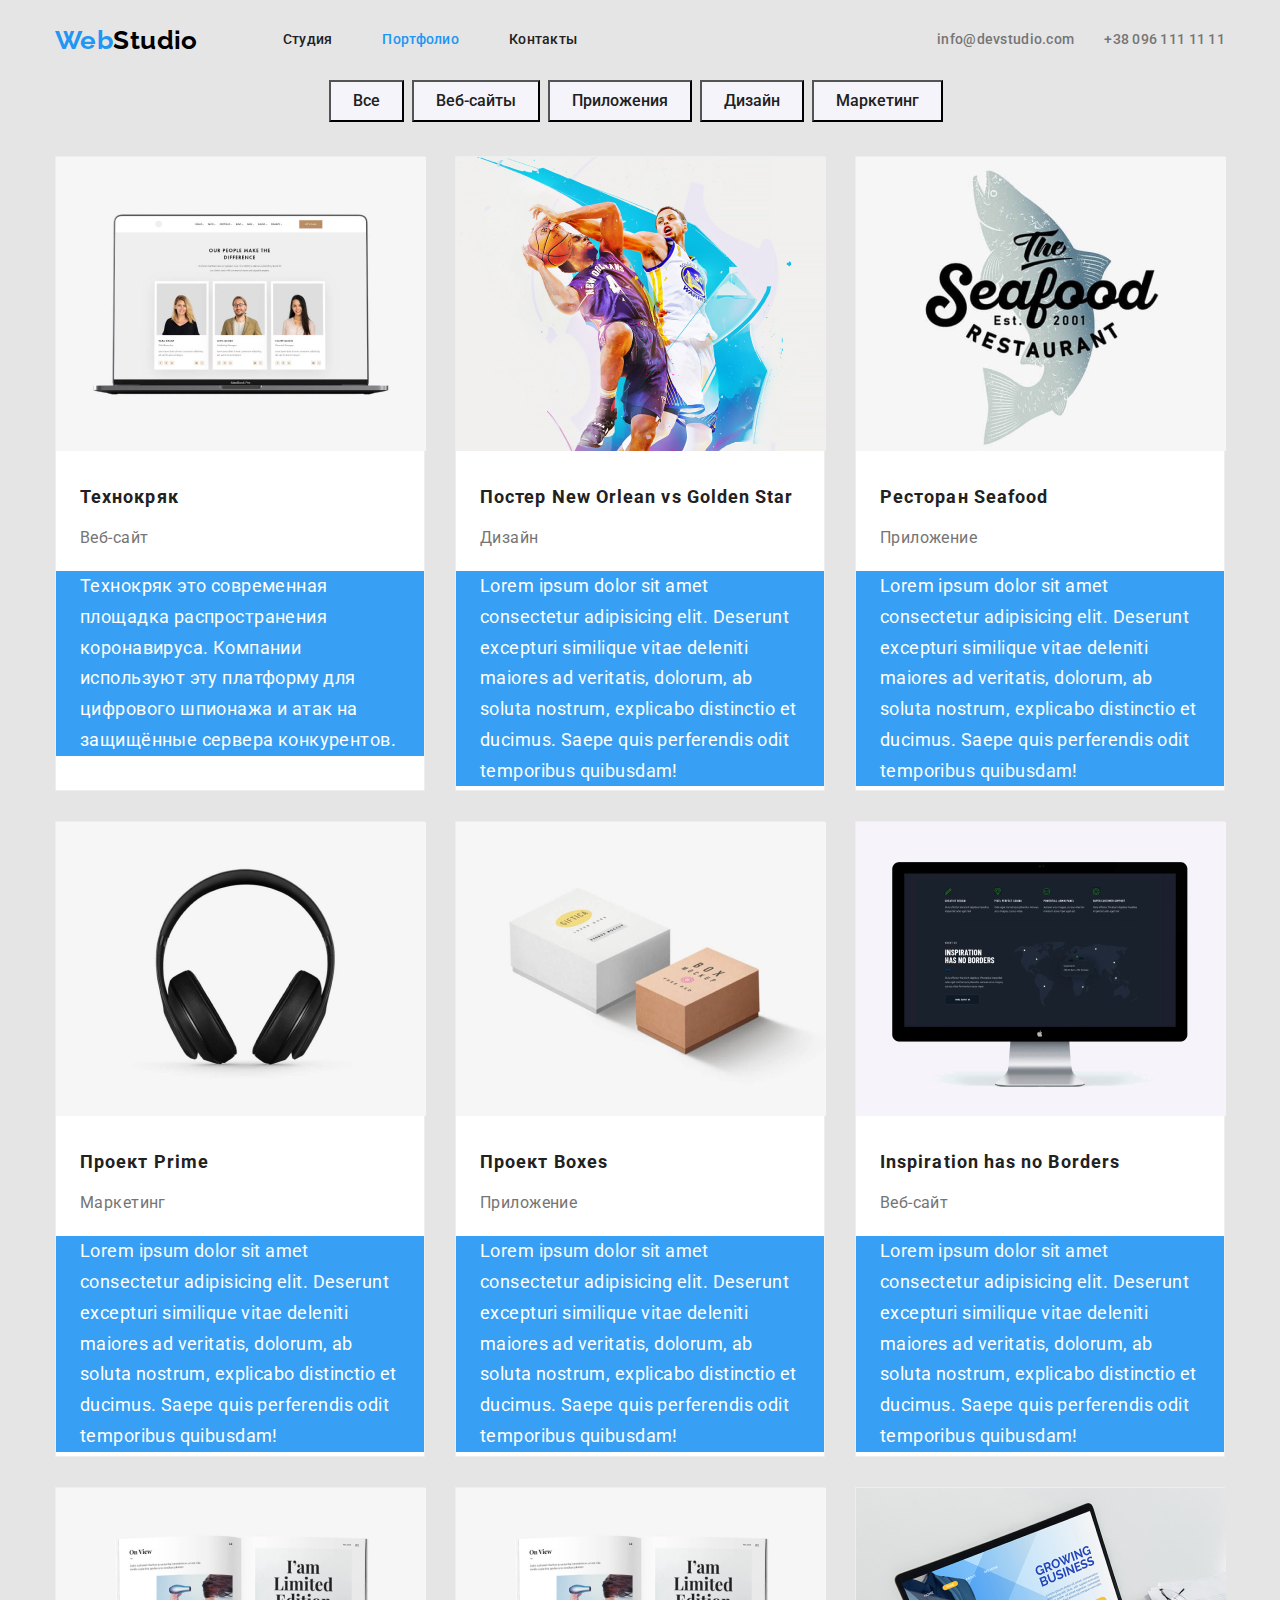
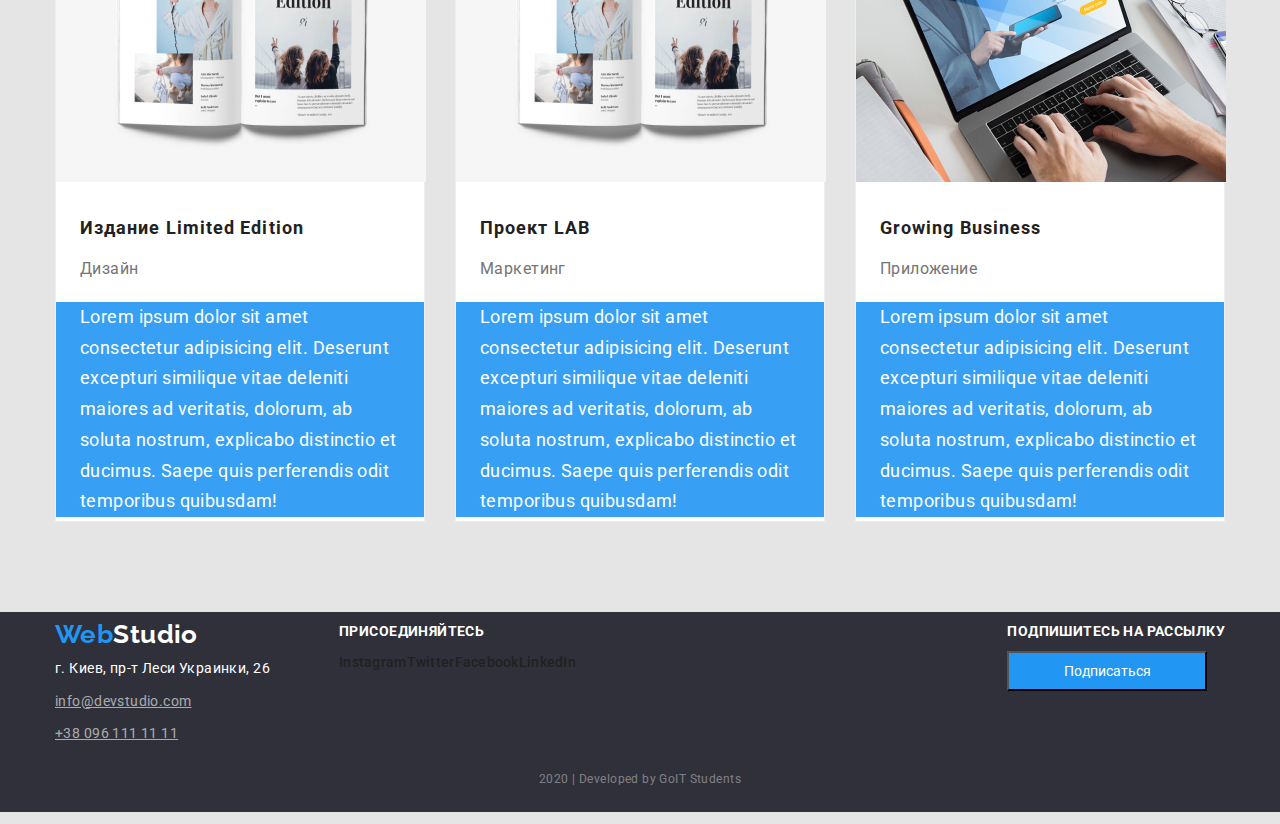
==== portfolio.html @ 5aa8a78c "отступ порьфолио" ====
<!DOCTYPE html>
<html lang="ru">
  <head>
    <meta charset="UTF-8" />
    <meta name="viewport" content="width=device-width, initial-scale=1.0" />
    <title>Домашка</title>
    <link
      href="https://fonts.googleapis.com/css2?family=Raleway:wght@700&family=Roboto:wght@400;500;700;900&display=swap"
      rel="stylesheet"
    />
    <link
      rel="stylesheet"
      href="https://cdnjs.cloudflare.com/ajax/libs/modern-normalize/0.6.0/modern-normalize.min.css"
    />
    <link rel="stylesheet" href="./css/styles.css" />
  </head>

  <body>
    <header class="heder">
      <div class="container main-nav">
        <a href="./index.html" lang="en" class="logo"
          ><span>Web</span><span class="logo-studio">Studio</span></a
        >
        <nav>
          <ul class="saite-nav list">
            <li class="item">
              <a href="./index.html" class="link">Студия</a>
            </li>
            <li class="item">
              <a href="#" class="link current">Портфолио</a>
            </li>
            <li class="item"><a href="#" class="link">Контакты</a></li>
          </ul>
        </nav>
        <address class="address">
          <a href="mailto:info@devstudio.com" class="contact link"
            >info@devstudio.com</a
          >
          <a href="tel:+380961111111" class="contact link">+38 096 111 11 11</a>
        </address>
      </div>
    </header>

    <main>
      <div class="container">
        <section class="portfolio">
          <div class="button-container">
            <button type="button" class="button">Все</button>
            <button type="button" class="button">Веб-сайты</button>
            <button type="button" class="button">Приложения</button>
            <button type="button" class="button">Дизайн</button>
            <button type="button" class="button">Маркетинг</button>
          </div>
          <ul class="list card">
            <li class="item">
              <div>
                <a href="#"
                  ><img src="./images/tehnokryak.jpg" alt="Программа" />
                  <h2 class="title">Технокряк</h2>

                  <p class="category">Веб-сайт</p>
                  <p class="description">
                    Технокряк это современная площадка распространения
                    коронавируса. Компании используют эту платформу для
                    цифрового шпионажа и атак на защищённые сервера конкурентов.
                  </p>
                </a>
              </div>
            </li>

            <li class="item">
              <a href="#"
                ><img src="./images/new-orlean.jpg" alt="баскедбол" />
                <h2 class="title">Постер New Orlean vs Golden Star</h2>
                <p class="category">Дизайн</p>
                <p class="description">
                  Lorem ipsum dolor sit amet consectetur adipisicing elit.
                  Deserunt excepturi similique vitae deleniti maiores ad
                  veritatis, dolorum, ab soluta nostrum, explicabo distinctio et
                  ducimus. Saepe quis perferendis odit temporibus quibusdam!
                </p>
              </a>
            </li>

            <li class="item">
              <a href="#"
                ><img src="./images/seafood.jpg" alt="Логотип ресторана" />
                <h2 class="title">Ресторан Seafood</h2>
                <p class="category">Приложение</p>
                <p class="description">
                  Lorem ipsum dolor sit amet consectetur adipisicing elit.
                  Deserunt excepturi similique vitae deleniti maiores ad
                  veritatis, dolorum, ab soluta nostrum, explicabo distinctio et
                  ducimus. Saepe quis perferendis odit temporibus quibusdam!
                </p>
              </a>
            </li>

            <li class="item">
              <a href="#"
                ><img src="./images/prime.jpg" alt="Наушники" />
                <h2 class="title">Проект Prime</h2>
                <p class="category">Маркетинг</p>
                <p class="description">
                  Lorem ipsum dolor sit amet consectetur adipisicing elit.
                  Deserunt excepturi similique vitae deleniti maiores ad
                  veritatis, dolorum, ab soluta nostrum, explicabo distinctio et
                  ducimus. Saepe quis perferendis odit temporibus quibusdam!
                </p>
              </a>
            </li>

            <li class="item">
              <a href="#"
                ><img src="./images/boxes.jpg" alt="Коробки" />
                <h2 class="title">Проект Boxes</h2>
                <p class="category">Приложение</p>
                <p class="description">
                  Lorem ipsum dolor sit amet consectetur adipisicing elit.
                  Deserunt excepturi similique vitae deleniti maiores ad
                  veritatis, dolorum, ab soluta nostrum, explicabo distinctio et
                  ducimus. Saepe quis perferendis odit temporibus quibusdam!
                </p>
              </a>
            </li>

            <li class="item">
              <a href="#"
                ><img src="./images/inspiration.jpg" alt="Монитор" />
                <h2 class="title">Inspiration has no Borders</h2>
                <p class="category">Веб-сайт</p>
                <p class="description">
                  Lorem ipsum dolor sit amet consectetur adipisicing elit.
                  Deserunt excepturi similique vitae deleniti maiores ad
                  veritatis, dolorum, ab soluta nostrum, explicabo distinctio et
                  ducimus. Saepe quis perferendis odit temporibus quibusdam!
                </p></a
              >
            </li>

            <li class="item">
              <a href="#"
                ><img src="./images/edition.jpg" alt="Журнал" />
                <h2 class="title">Издание Limited Edition</h2>
                <p class="category">Дизайн</p>
                <p class="description">
                  Lorem ipsum dolor sit amet consectetur adipisicing elit.
                  Deserunt excepturi similique vitae deleniti maiores ad
                  veritatis, dolorum, ab soluta nostrum, explicabo distinctio et
                  ducimus. Saepe quis perferendis odit temporibus quibusdam!
                </p>
              </a>
            </li>

            <li class="item">
              <a href="#"
                ><img src="./images/edition.jpg" alt="Брелок" />
                <h2 class="title">Проект LAB</h2>
                <p class="category">Маркетинг</p>
                <p class="description">
                  Lorem ipsum dolor sit amet consectetur adipisicing elit.
                  Deserunt excepturi similique vitae deleniti maiores ad
                  veritatis, dolorum, ab soluta nostrum, explicabo distinctio et
                  ducimus. Saepe quis perferendis odit temporibus quibusdam!
                </p>
              </a>
            </li>

            <li class="item">
              <a href="#"
                ><img src="./images/growing.jpg" alt="Ноутбук" />
                <h2 class="title">Growing Business</h2>
                <p class="category">Приложение</p>
                <p class="description">
                  Lorem ipsum dolor sit amet consectetur adipisicing elit.
                  Deserunt excepturi similique vitae deleniti maiores ad
                  veritatis, dolorum, ab soluta nostrum, explicabo distinctio et
                  ducimus. Saepe quis perferendis odit temporibus quibusdam!
                </p></a
              >
            </li>
          </ul>
        </section>
      </div>
    </main>

    <footer class="footer">
      <div class="container container-footer">
        <div class="item address-logo">
          <a href="#" lang="en" class="logo"
            ><span>Web</span><span class="logo-footer">Studio</span></a
          >
          <address class="address-footer">
            г. Киев, пр-т Леси Украинки, 26
            <a href="mailto:info@devstudio.com" class="contact-footer"
              >info@devstudio.com</a
            >
            <a href="tel:+380961111111" class="contact-footer"
              >+38 096 111 11 11</a
            >
          </address>
        </div>

        <div class="item">
          <h2 class="text-style">присоединяйтесь</h2>
          <ul class="list icon-footer">
            <li>
              <a href="#" aria-label="Ссылка на Instagram" class="link"
                >Instagram</a
              >
            </li>
            <li>
              <a href="#" aria-label="Ссылка на Twitter" class="link"
                >Twitter</a
              >
            </li>
            <li>
              <a href="#" aria-label="Ссылка на Facebook" class="link"
                >Facebook</a
              >
            </li>
            <li>
              <a href="#" aria-label="Ссылка на LinkedIn" class="link"
                >LinkedIn</a
              >
            </li>
          </ul>
        </div>

        <div class="item button-subs">
          <h2 class="text-style">Подпишитесь на рассылку</h2>
          <button type="button" class="button-footer">Подписаться</button>
        </div>
      </div>
      <div class="container">
        <p class="developed">2020 | Developed by GoIT Students</p>
      </div>
    </footer>
  </body>
</html>
---- css/styles.css ----
/* основной цвет текста   #757575 */
/* вторичний цвет текста  #212121 */
/* основной цвет заливки  #E5E5E5 */
/* вторичний цвет заливки #F5F4FA */
/* белий (different) #FFFFFF */
/* акцент #2196F3 */
/* фон подписи изображения rgba(47, 48, 58, 0.8) */
/* фон футера #2F303A */
/* вторичний цвет текста футера rgba(255, 255, 255, 0.6) */
/* подпись страницы rgba(255, 255, 255, 0.4) */
:root {
  --logo-web-color: #2196f3;
  --logo-studio-color: #000000;
  --nav-bg-color: #ffffff;
  --logo-footer-color: #ffffff;
  --primary-text-color: #757575;
  --title-text-color: #212121;
  --accent-color: #2196f3;
  --different-text-color: #ffffff;
  --primary-bg-color: #e5e5e5;
  --different-bg-color: #f5f4fa;
  --image-bg-color: rgba(47, 48, 58, 0.8);
  --footer-bg-color: #2f303a;
  --accent-bg-color: #2196f3;
  --card-bg-color: #ffffff;
}
body {
  background-color: var(--primary-bg-color);
  color: var(--primary-text-color);
  font-family: Roboto, sans-serif;
  font-size: 14px;
  line-height: 1.71;
  letter-spacing: 0.03em;
}

.container {
  margin-left: auto;
  margin-right: auto;
  width: 1200px;
  padding-left: 15px;
  padding-right: 15px;
}

.list {
  margin: 0;
  padding: 0;
  list-style: none;
}
.title {
  color: var(--title-text-color);
}
.section-title {
  font-weight: 700;
  font-size: 36px;
  line-height: 1.17;
  text-align: center;
}

.text-style {
  font-weight: 700;
  font-size: 14px;
  line-height: 1.14;
  text-transform: uppercase;
}

/* шапка сайта */
.header {
  background-color: var(--nav-bg-color);
  padding-top: 24px;
}
.main-nav {
  display: flex;
  align-items: center;
}

.logo {
  color: var(--logo-web-color);
  font-family: Raleway, sans-serif;
  font-weight: 700;
  font-size: 26px;
  text-decoration: none;
}
.logo-studio {
  color: var(--logo-studio-color);
}

.saite-nav {
  display: flex;
  margin-left: 85px;
}
.saite-nav .item + .item {
  margin-left: 50px;
}

.saite-nav .link {
  display: block;
  padding-top: 32px;
  padding-bottom: 32px;
}

.link {
  color: var(--title-text-color);
  font-weight: 500;
  font-size: 14px;
  line-height: 1.14;
  letter-spacing: 0.02em;
  text-decoration: none;
}
.current {
  color: var(--accent-color);
}
.link:hover,
.link:focus {
  color: var(--accent-color);
}
.address {
  display: flex;
  margin-left: auto;
}

.address .contact + .contact {
  margin-left: 30px;
}
.contact {
  display: block;
  padding-top: 32px;
  padding-bottom: 32px;

  color: var(--primary-text-color);

  font-style: normal;
  font-weight: 500;
  font-size: 14px;
  line-height: 1.14;
  text-decoration: none;
}

/* hero  */
.hero {
  text-align: center;
  margin-bottom: 94px;
}
.hero-title {
  margin-top: 0;
  margin-bottom: 30px;

  color: var(--different-text-color);

  font-weight: 900;
  font-size: 44px;
  line-height: 1.36;
  letter-spacing: 0.06em;
  text-transform: uppercase;
}

.button-hero {
  display: inline-block;
  border-radius: 4px;
  padding: 10px 32px;
  min-width: 200px;

  color: var(--different-text-color);
  background-color: var(--accent-bg-color);
  font-weight: 700;
  font-size: 16px;
  line-height: 1.88;
  letter-spacing: 0.06em;
  text-decoration: none;
}

/* задачи */
.task-section {
  margin-bottom: 94px;
}
.task {
  display: flex;
  flex-wrap: wrap;
}
.task .item {
  width: calc((100% - 90px) / 4);
  margin-right: 30px;
}
.task .item:nth-child(4n) {
  margin-right: 0px;
}
.task-icon {
  margin-top: 0px;
  margin-bottom: 30px;
  padding: 25px 100px;
  background-color: var(--different-bg-color);
}
.task .title {
  margin-top: 0px;
  margin-bottom: 10px;
}
.task-description {
  margin-top: 0px;
  margin-bottom: 0px;
}

/*  чем занимаемся */
.trend {
  margin-bottom: 94px;
}
.trend .title {
  margin-top: 0px;
  margin-bottom: 50px;
}

.trend-container {
  display: flex;
}

.trend-container .item {
  width: calc((100% - 60px) / 3);
  margin-right: 30px;
}

.trend-container .item:nth-child(3n) {
  margin-right: 0px;
}

.trend .text-style {
  margin-top: 0px;
  margin-bottom: 0px;
  color: var(--different-text-color);
  background-color: var(--image-bg-color);
  text-align: center;
}

/* Команда */
.team {
  margin-bottom: 94px;
  background-color: var(--different-bg-color);
}
.team .section-title {
  margin: 0;
  padding-top: 94px;
  padding-bottom: 50px;
}
.team-container {
  display: flex;
}
.expert {
  width: calc((100% - 60px) / 4);
  margin-right: 30px;
  background-color: var(--nav-bg-color);
}
.expert:nth-child(4n) {
  margin-right: 0px;
}
.name {
  margin-top: 30px;
  margin-bottom: 10px;
  font-weight: 500;
  font-size: 16px;
  line-height: 1.19;
  text-align: center;
}
.position {
  margin-top: 0px;
  margin-bottom: 16px;

  font-size: 16px;
  line-height: 1.19;
  text-align: center;
}
.team-icon {
  display: flex;
  flex-wrap: wrap;
  margin-right: 10px;
}
.team-icon .item {
  margin-right: 10px;
}
/* Клиенты */
.partners {
  margin-bottom: 94px;
}
.partners .section-title {
  margin-top: 0px;
  margin-bottom: 50px;
}
.partners-container {
  display: flex;
  flex-wrap: wrap;
}

.icon {
  display: block;
  width: 170px;
}
.partners-container .item {
  width: calc((100% - 150px) / 6);
  margin-right: 30px;
}

.partners-container .item:nth-child(6n) {
  margin-right: 0px;
}
.icon:hover,
.icon:focus {
  background-color: #2196f3;
}
/* Футер */
.footer {
  color: var(--different-text-color);
  background-color: var(--footer-bg-color);
}
.container-footer {
  display: flex;
}
.logo-footer {
  margin-bottom: 8px;
  color: var(--logo-footer-color);
}
.address-logo {
  margin-right: 69px;
}
.address-footer {
  font-style: normal;
}
.contact-footer {
  margin-top: 9px;
  margin-bottom: 9px;
  display: block;
  color: rgba(255, 255, 255, 0.6);
}
.icon-footer {
  display: flex;
}
.button-subs {
  margin-left: auto;
}
.button-footer {
  display: inline-block;
  padding: 10px 29px;
  min-width: 200px;
  color: var(--different-text-color);
  background-color: var(--accent-bg-color);
  text-decoration: none;
}

/* 2020 | Developed by GoIT Students */
.developed {
  display: block;
  margin-left: auto;
  margin-right: auto;
  padding-bottom: 21px;
  width: 310px;

  color: rgba(255, 255, 255, 0.4);
  font-size: 12px;
  line-height: 2;
  text-align: center;
}
/* Портфолио */
.button-container {
  display: flex;
  justify-content: center;
  margin-bottom: 34px;
}

.button {
  margin-right: 8px;
  padding: 6px 22px;
  color: var(--title-text-color);
  background-color: var(--different-bg-color);
  font-family: inherit;
  font-style: normal;
  font-weight: 500;
  font-size: 16px;
  line-height: 1.63;
}
.button:hover,
.button:focus {
  color: var(--different-text-color);
  background-color: var(--accent-bg-color);
}
.card {
  display: flex;
  flex-wrap: wrap;
  margin-bottom: 90px;
}

.card .item {
  width: calc((100% - 60px) / 3);
  margin-right: 30px;
  margin-bottom: 30px;
  border: 1px solid #eeeeee;
  background-color: var(--card-bg-color);
}

.card .item:nth-child(3n) {
  margin-right: 0px;
}
.card .item:nth-last-child(-n + 3) {
  margin-bottom: 0;
}

.portfolio a {
  text-decoration: none;
}

.portfolio .title {
  margin-top: 20px;
  margin-bottom: 8px;
  padding-left: 24px;
  padding-right: 24px;
  font-weight: 700;
  font-size: 18px;
  line-height: 2;
  letter-spacing: 0.06em;
}

.description {
  margin-bottom: 4px;
  padding-left: 24px;
  padding-right: 24px;
  color: var(--different-text-color);
  background-color: rgba(33, 150, 243, 0.9);
  font-size: 18px;
}
.category {
  margin-top: auto;
  padding-left: 24px;
  padding-right: 24px;
  color: var(--primary-text-color);
  font-size: 16px;
  line-height: 1.88;
}
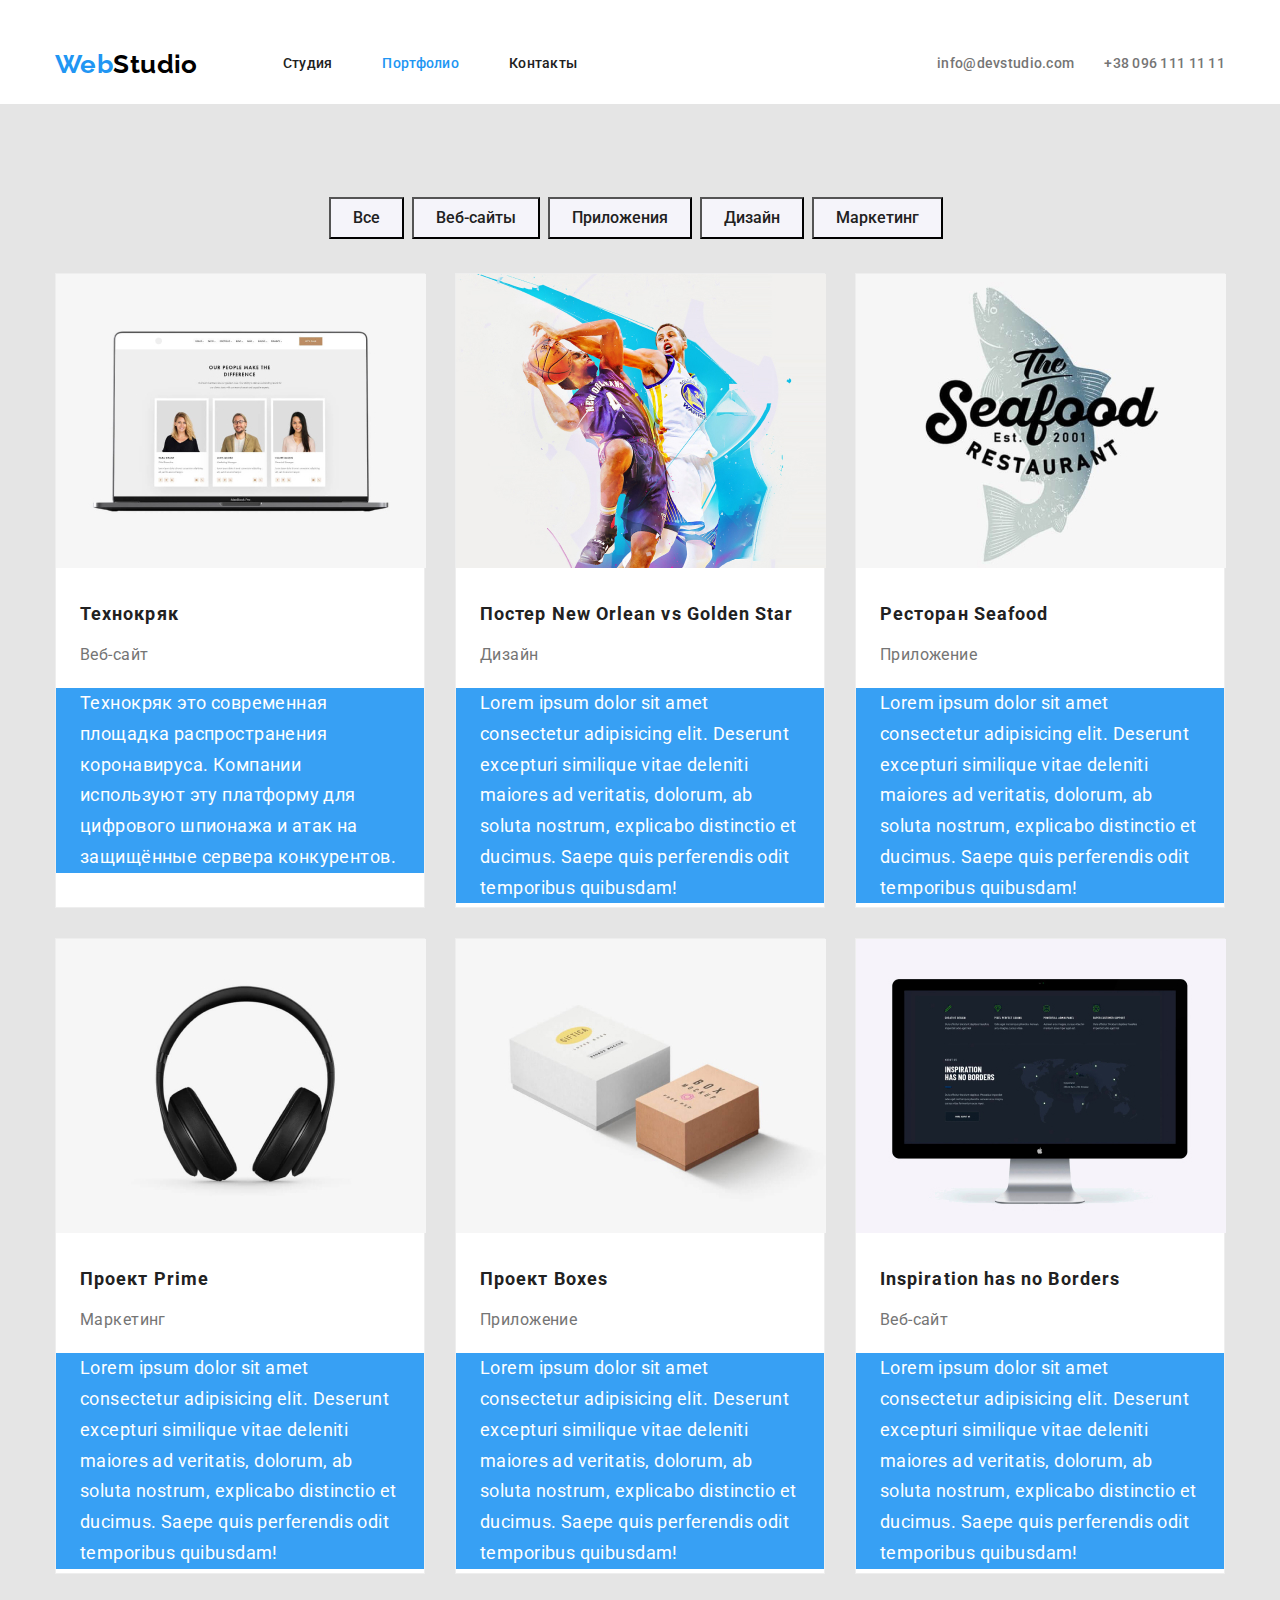
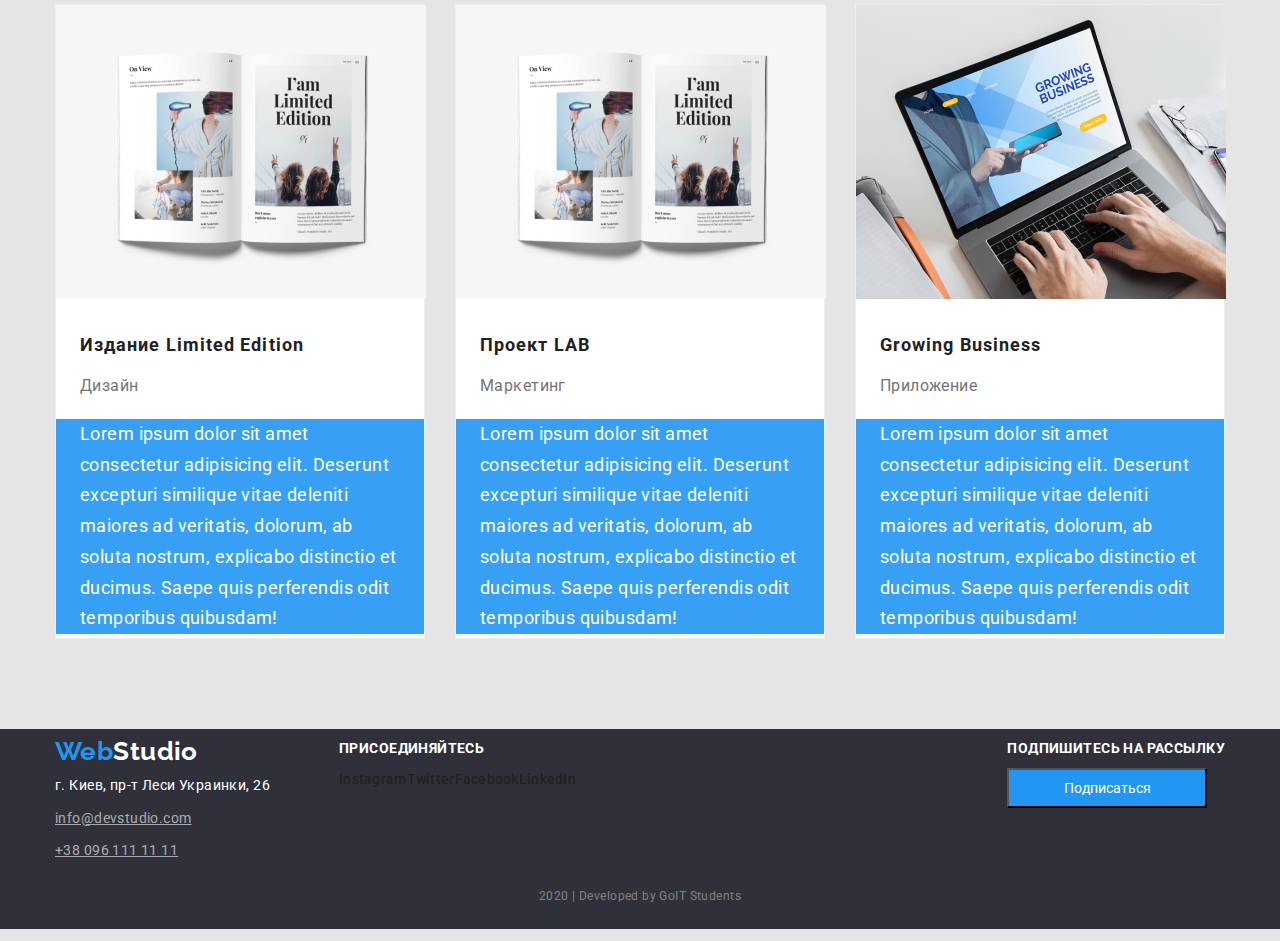
==== commit 888281d9: "отступ сверху" ====
--- a/portfolio.html
+++ b/portfolio.html
@@ -16,7 +16,7 @@
   </head>
 
   <body>
-    <header class="heder">
+    <header class="header">
       <div class="container main-nav">
         <a href="./index.html" lang="en" class="logo"
           ><span>Web</span><span class="logo-studio">Studio</span></a
--- a/css/styles.css
+++ b/css/styles.css
@@ -358,6 +358,7 @@
 .button-container {
   display: flex;
   justify-content: center;
+  margin-top: 93px;
   margin-bottom: 34px;
 }
 
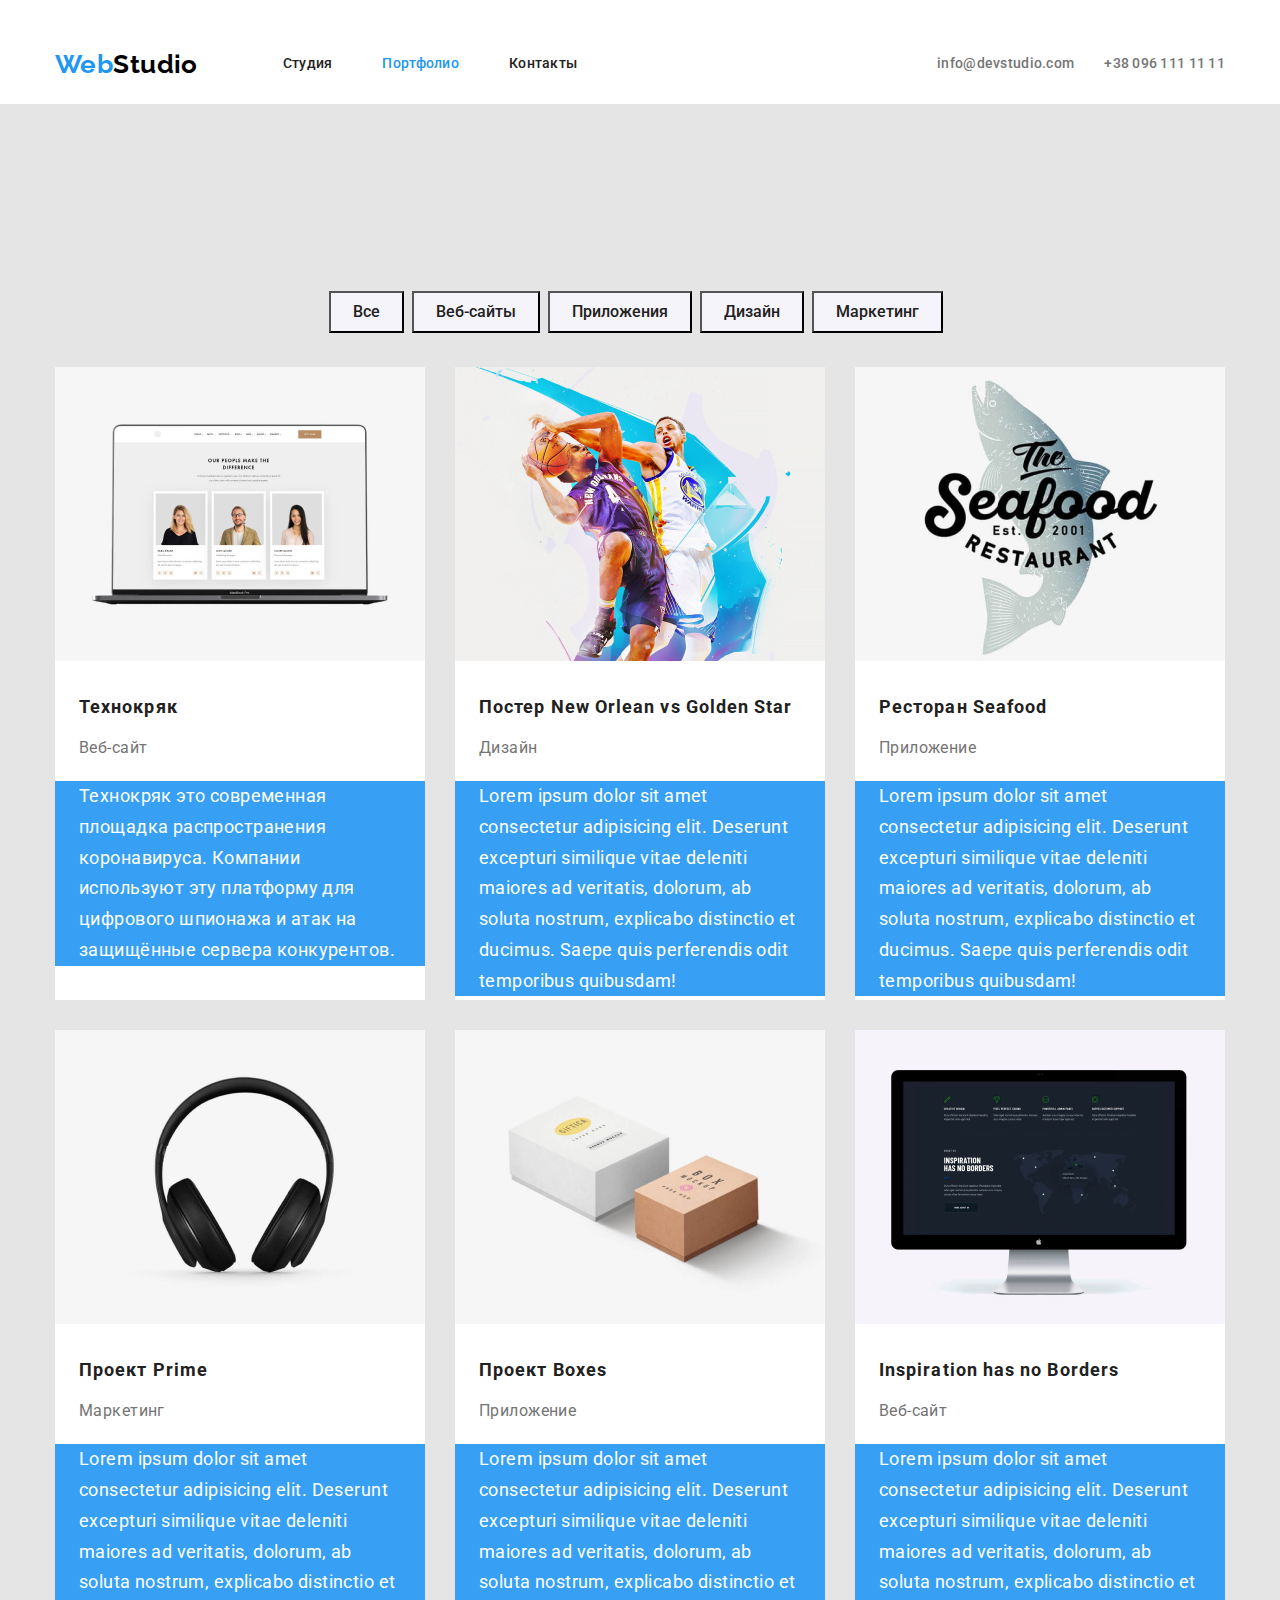
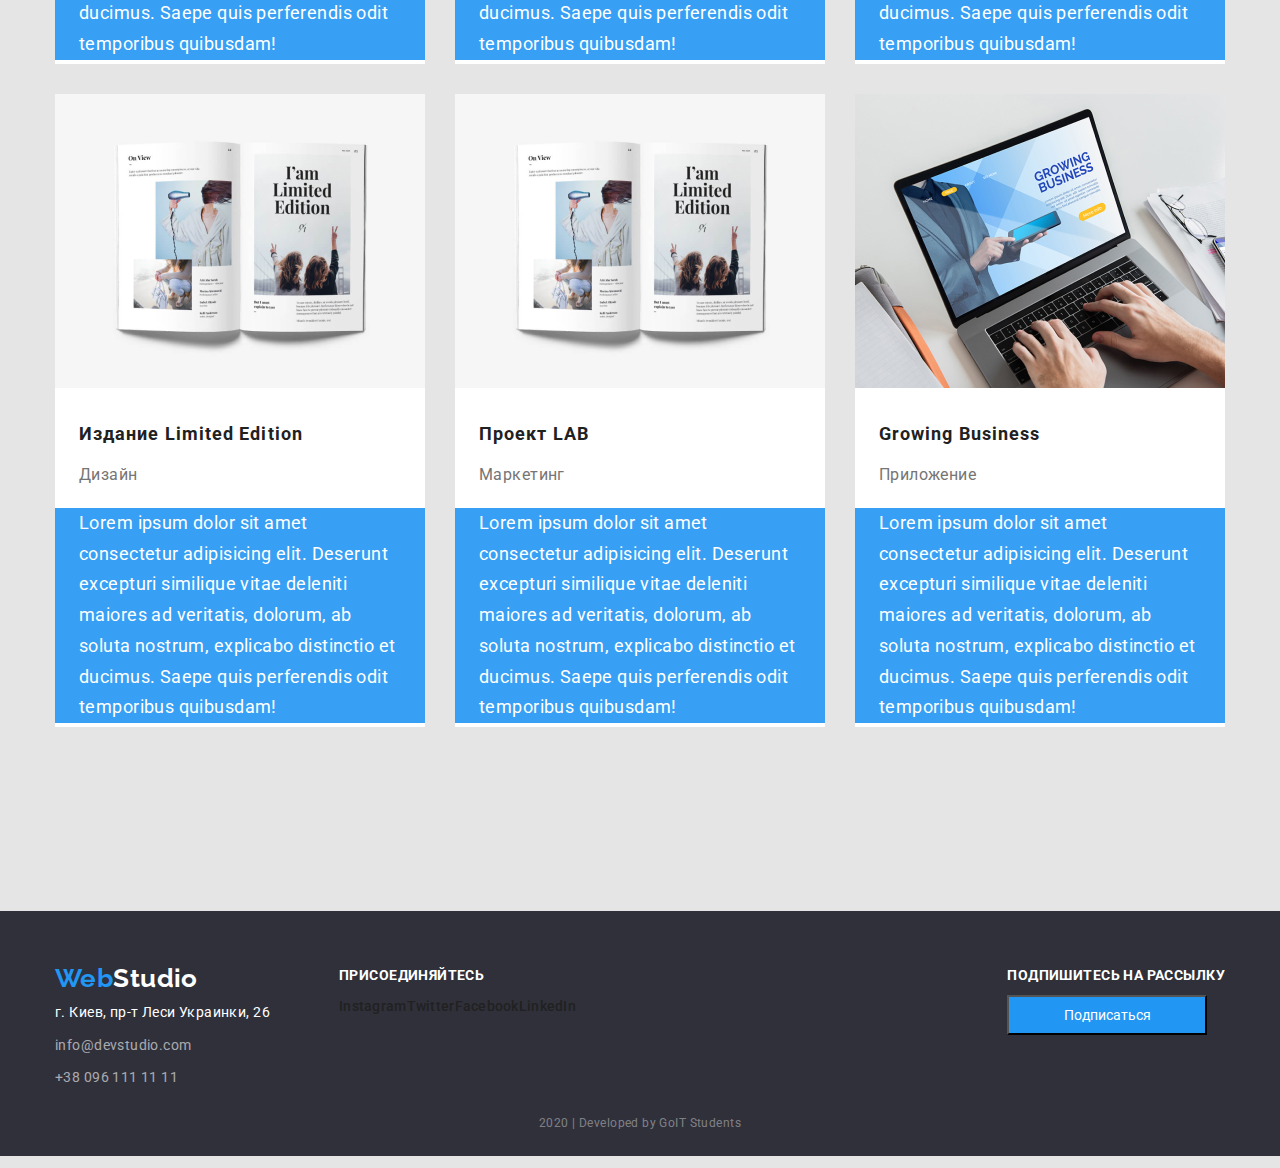
==== commit 1108503e: "снимаем спецефичность+padding" ====
--- a/portfolio.html
+++ b/portfolio.html
@@ -42,17 +42,17 @@
     </header>
 
     <main>
-      <div class="container">
-        <section class="portfolio">
-          <div class="button-container">
+      <section class="portfolio">
+          <div class="container button-container">
             <button type="button" class="button">Все</button>
             <button type="button" class="button">Веб-сайты</button>
             <button type="button" class="button">Приложения</button>
             <button type="button" class="button">Дизайн</button>
             <button type="button" class="button">Маркетинг</button>
           </div>
+          <div class="container">
           <ul class="list card">
-            <li class="item">
+            <li class="card-item">
               <div>
                 <a href="#"
                   ><img src="./images/tehnokryak.jpg" alt="Программа" />
@@ -68,7 +68,7 @@
               </div>
             </li>
 
-            <li class="item">
+            <li class="card-item">
               <a href="#"
                 ><img src="./images/new-orlean.jpg" alt="баскедбол" />
                 <h2 class="title">Постер New Orlean vs Golden Star</h2>
@@ -82,7 +82,7 @@
               </a>
             </li>
 
-            <li class="item">
+            <li class="card-item">
               <a href="#"
                 ><img src="./images/seafood.jpg" alt="Логотип ресторана" />
                 <h2 class="title">Ресторан Seafood</h2>
@@ -96,7 +96,7 @@
               </a>
             </li>
 
-            <li class="item">
+            <li class="card-item">
               <a href="#"
                 ><img src="./images/prime.jpg" alt="Наушники" />
                 <h2 class="title">Проект Prime</h2>
@@ -110,7 +110,7 @@
               </a>
             </li>
 
-            <li class="item">
+            <li class="card-item">
               <a href="#"
                 ><img src="./images/boxes.jpg" alt="Коробки" />
                 <h2 class="title">Проект Boxes</h2>
@@ -124,7 +124,7 @@
               </a>
             </li>
 
-            <li class="item">
+            <li class="card-item">
               <a href="#"
                 ><img src="./images/inspiration.jpg" alt="Монитор" />
                 <h2 class="title">Inspiration has no Borders</h2>
@@ -138,7 +138,7 @@
               >
             </li>
 
-            <li class="item">
+            <li class="card-item">
               <a href="#"
                 ><img src="./images/edition.jpg" alt="Журнал" />
                 <h2 class="title">Издание Limited Edition</h2>
@@ -152,7 +152,7 @@
               </a>
             </li>
 
-            <li class="item">
+            <li class="card-item">
               <a href="#"
                 ><img src="./images/edition.jpg" alt="Брелок" />
                 <h2 class="title">Проект LAB</h2>
@@ -166,7 +166,7 @@
               </a>
             </li>
 
-            <li class="item">
+            <li class="card-item">
               <a href="#"
                 ><img src="./images/growing.jpg" alt="Ноутбук" />
                 <h2 class="title">Growing Business</h2>
--- a/css/styles.css
+++ b/css/styles.css
@@ -138,11 +138,16 @@
 /* hero  */
 .hero {
   text-align: center;
-  margin-bottom: 94px;
+  padding-top: 200px;
+  padding-bottom: 94px;
 }
 .hero-title {
-  margin-top: 0;
+  display: block;
+  margin-top: 200px;
   margin-bottom: 30px;
+  margin-left: auto;
+  margin-right: auto;
+  width: 696px;
 
   color: var(--different-text-color);
 
@@ -170,17 +175,18 @@
 
 /* задачи */
 .task-section {
-  margin-bottom: 94px;
+  padding-top: 94px;
+  padding-bottom: 94px;
 }
 .task {
   display: flex;
   flex-wrap: wrap;
 }
-.task .item {
+.task-item {
   width: calc((100% - 90px) / 4);
   margin-right: 30px;
 }
-.task .item:nth-child(4n) {
+.task-item:nth-child(4n) {
   margin-right: 0px;
 }
 .task-icon {
@@ -200,7 +206,7 @@
 
 /*  чем занимаемся */
 .trend {
-  margin-bottom: 94px;
+  padding-bottom: 94px;
 }
 .trend .title {
   margin-top: 0px;
@@ -211,18 +217,21 @@
   display: flex;
 }
 
-.trend-container .item {
+.trend-item {
   width: calc((100% - 60px) / 3);
   margin-right: 30px;
 }
 
-.trend-container .item:nth-child(3n) {
+.trend-item:nth-child(3n) {
   margin-right: 0px;
 }
 
-.trend .text-style {
+.caption {
+  display: block;
   margin-top: 0px;
   margin-bottom: 0px;
+  padding-top: 27px;
+  padding-bottom: 27px;
   color: var(--different-text-color);
   background-color: var(--image-bg-color);
   text-align: center;
@@ -230,7 +239,7 @@
 
 /* Команда */
 .team {
-  margin-bottom: 94px;
+  padding-bottom: 94px;
   background-color: var(--different-bg-color);
 }
 .team .section-title {
@@ -242,6 +251,7 @@
   display: flex;
 }
 .expert {
+  display: block;
   width: calc((100% - 60px) / 4);
   margin-right: 30px;
   background-color: var(--nav-bg-color);
@@ -261,7 +271,7 @@
   margin-top: 0px;
   margin-bottom: 16px;
 
-  font-size: 16px;
+  font-sizze: 16px;
   line-height: 1.19;
   text-align: center;
 }
@@ -270,12 +280,13 @@
   flex-wrap: wrap;
   margin-right: 10px;
 }
-.team-icon .item {
+.team-item {
   margin-right: 10px;
 }
 /* Клиенты */
 .partners {
-  margin-bottom: 94px;
+  padding-top: 94px;
+  padding-bottom: 94px;
 }
 .partners .section-title {
   margin-top: 0px;
@@ -288,14 +299,17 @@
 
 .icon {
   display: block;
-  width: 170px;
-}
-.partners-container .item {
+
+  border: 1px solid #afb1b8;
+  border-radius: 4px;
+  height: 70px;
+}
+.partners-item {
   width: calc((100% - 150px) / 6);
   margin-right: 30px;
 }
 
-.partners-container .item:nth-child(6n) {
+.partners-item:nth-child(6n) {
   margin-right: 0px;
 }
 .icon:hover,
@@ -309,6 +323,7 @@
 }
 .container-footer {
   display: flex;
+  padding-top: 45px;
 }
 .logo-footer {
   margin-bottom: 8px;
@@ -324,6 +339,7 @@
   margin-top: 9px;
   margin-bottom: 9px;
   display: block;
+  text-decoration: none;
   color: rgba(255, 255, 255, 0.6);
 }
 .icon-footer {
@@ -342,6 +358,10 @@
 }
 
 /* 2020 | Developed by GoIT Students */
+.portfolio {
+  padding-top: 94px;
+  padding-bottom: 94px;
+}
 .developed {
   display: block;
   margin-left: auto;
@@ -384,18 +404,17 @@
   margin-bottom: 90px;
 }
 
-.card .item {
+.card-item {
   width: calc((100% - 60px) / 3);
   margin-right: 30px;
   margin-bottom: 30px;
-  border: 1px solid #eeeeee;
   background-color: var(--card-bg-color);
 }
 
-.card .item:nth-child(3n) {
+.card-item:nth-child(3n) {
   margin-right: 0px;
 }
-.card .item:nth-last-child(-n + 3) {
+.card-item:nth-last-child(-n + 3) {
   margin-bottom: 0;
 }
 
@@ -423,6 +442,7 @@
   font-size: 18px;
 }
 .category {
+  display: block;
   margin-top: auto;
   padding-left: 24px;
   padding-right: 24px;
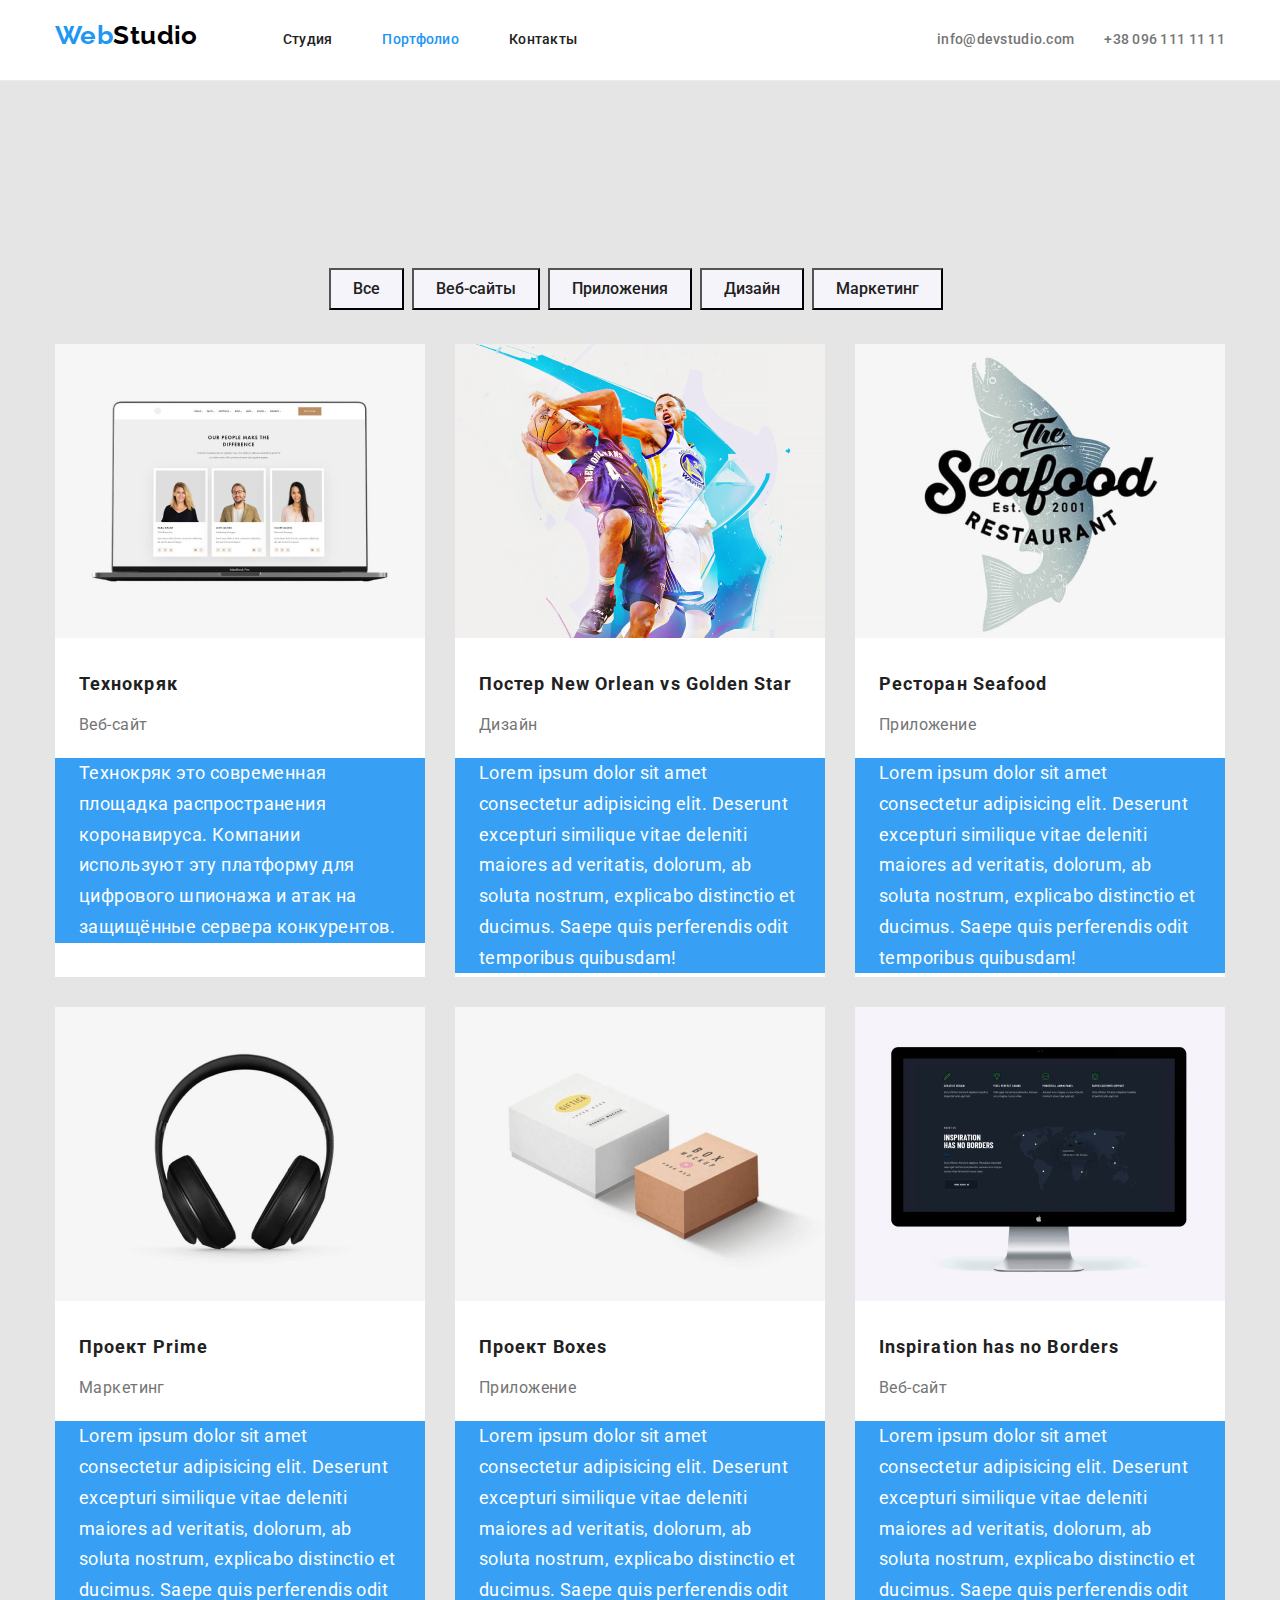
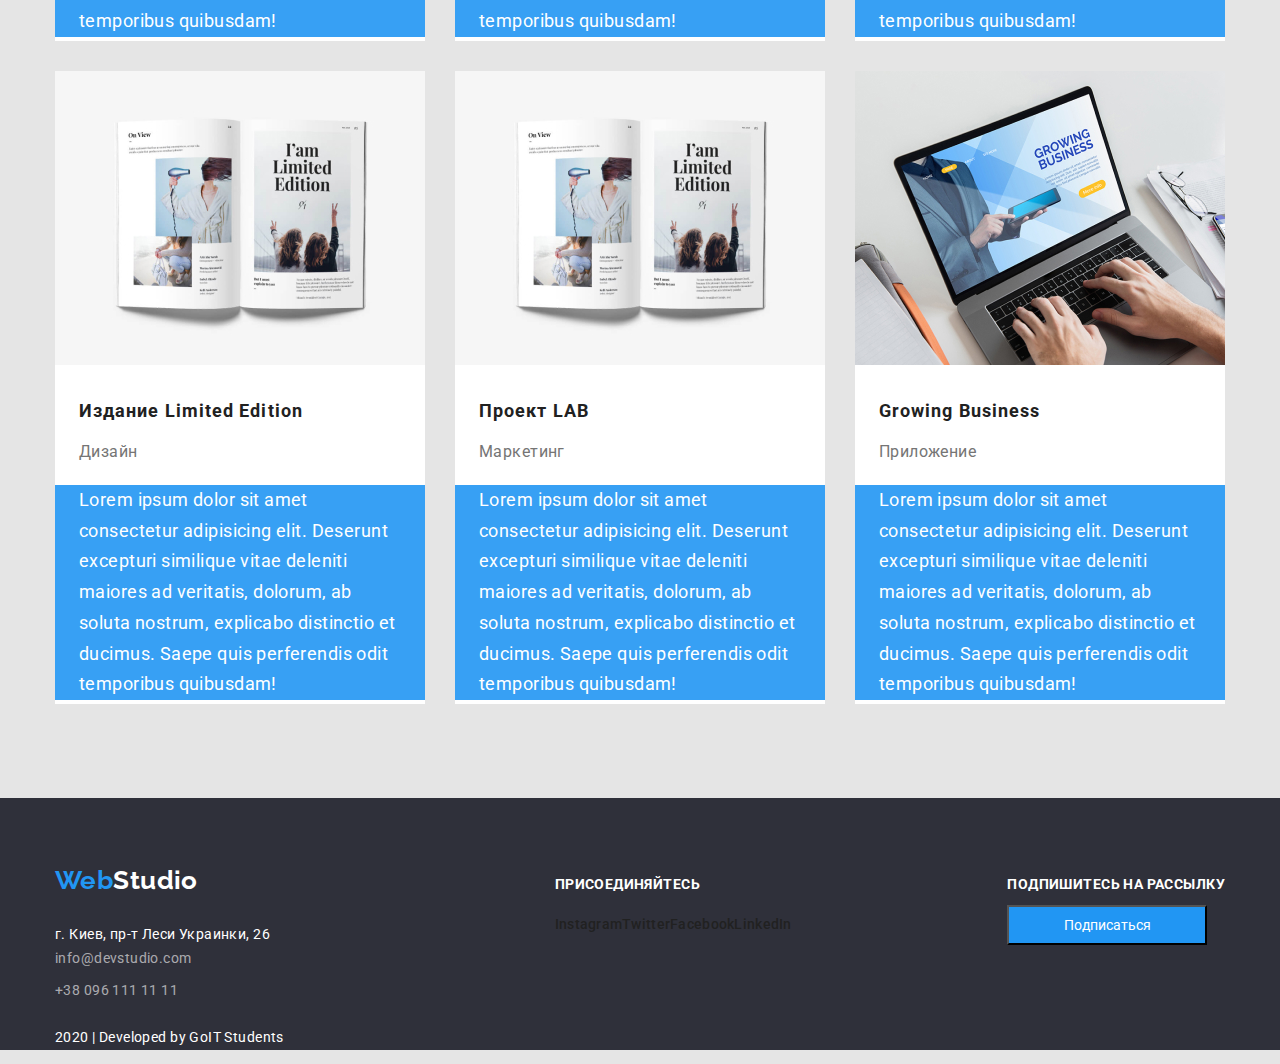
==== commit 22a1b4a8: "разметка портфолио" ====
--- a/portfolio.html
+++ b/portfolio.html
@@ -43,14 +43,14 @@
 
     <main>
       <section class="portfolio">
-          <div class="container button-container">
-            <button type="button" class="button">Все</button>
-            <button type="button" class="button">Веб-сайты</button>
-            <button type="button" class="button">Приложения</button>
-            <button type="button" class="button">Дизайн</button>
-            <button type="button" class="button">Маркетинг</button>
-          </div>
-          <div class="container">
+        <div class="container button-container">
+          <button type="button" class="button">Все</button>
+          <button type="button" class="button">Веб-сайты</button>
+          <button type="button" class="button">Приложения</button>
+          <button type="button" class="button">Дизайн</button>
+          <button type="button" class="button">Маркетинг</button>
+        </div>
+        <div class="container">
           <ul class="list card">
             <li class="card-item">
               <div>
@@ -180,8 +180,8 @@
               >
             </li>
           </ul>
-        </section>
-      </div>
+        </div>
+      </section>
     </main>
 
     <footer class="footer">
--- a/css/styles.css
+++ b/css/styles.css
@@ -46,9 +46,11 @@
   padding: 0;
   list-style: none;
 }
+
 .title {
   color: var(--title-text-color);
 }
+
 .section-title {
   font-weight: 700;
   font-size: 36px;
@@ -65,12 +67,13 @@
 
 /* шапка сайта */
 .header {
+  border-bottom: 1px solid #ececec;
   background-color: var(--nav-bg-color);
-  padding-top: 24px;
-}
+}
+
 .main-nav {
   display: flex;
-  align-items: center;
+  align-items: baseline;
 }
 
 .logo {
@@ -80,6 +83,7 @@
   font-size: 26px;
   text-decoration: none;
 }
+
 .logo-studio {
   color: var(--logo-studio-color);
 }
@@ -88,6 +92,7 @@
   display: flex;
   margin-left: 85px;
 }
+
 .saite-nav .item + .item {
   margin-left: 50px;
 }
@@ -106,13 +111,16 @@
   letter-spacing: 0.02em;
   text-decoration: none;
 }
+
 .current {
   color: var(--accent-color);
 }
+
 .link:hover,
 .link:focus {
   color: var(--accent-color);
 }
+
 .address {
   display: flex;
   margin-left: auto;
@@ -121,10 +129,9 @@
 .address .contact + .contact {
   margin-left: 30px;
 }
+
 .contact {
   display: block;
-  padding-top: 32px;
-  padding-bottom: 32px;
 
   color: var(--primary-text-color);
 
@@ -141,6 +148,7 @@
   padding-top: 200px;
   padding-bottom: 94px;
 }
+
 .hero-title {
   display: block;
   margin-top: 200px;
@@ -178,27 +186,33 @@
   padding-top: 94px;
   padding-bottom: 94px;
 }
+
 .task {
   display: flex;
   flex-wrap: wrap;
 }
+
 .task-item {
   width: calc((100% - 90px) / 4);
   margin-right: 30px;
 }
+
 .task-item:nth-child(4n) {
   margin-right: 0px;
 }
+
 .task-icon {
   margin-top: 0px;
   margin-bottom: 30px;
   padding: 25px 100px;
   background-color: var(--different-bg-color);
 }
+
 .task .title {
   margin-top: 0px;
   margin-bottom: 10px;
 }
+
 .task-description {
   margin-top: 0px;
   margin-bottom: 0px;
@@ -208,6 +222,7 @@
 .trend {
   padding-bottom: 94px;
 }
+
 .trend .title {
   margin-top: 0px;
   margin-bottom: 50px;
@@ -242,23 +257,29 @@
   padding-bottom: 94px;
   background-color: var(--different-bg-color);
 }
+
 .team .section-title {
   margin: 0;
   padding-top: 94px;
   padding-bottom: 50px;
 }
+
 .team-container {
   display: flex;
 }
+
 .expert {
   display: block;
   width: calc((100% - 60px) / 4);
   margin-right: 30px;
+  padding-bottom: 24px;
   background-color: var(--nav-bg-color);
 }
+
 .expert:nth-child(4n) {
   margin-right: 0px;
 }
+
 .name {
   margin-top: 30px;
   margin-bottom: 10px;
@@ -267,42 +288,47 @@
   line-height: 1.19;
   text-align: center;
 }
+
 .position {
   margin-top: 0px;
   margin-bottom: 16px;
 
-  font-sizze: 16px;
+  font-size: 16px;
   line-height: 1.19;
   text-align: center;
 }
+
 .team-icon {
   display: flex;
   flex-wrap: wrap;
   margin-right: 10px;
 }
+
 .team-item {
   margin-right: 10px;
 }
+
 /* Клиенты */
 .partners {
   padding-top: 94px;
   padding-bottom: 94px;
 }
+
 .partners .section-title {
   margin-top: 0px;
   margin-bottom: 50px;
 }
+
 .partners-container {
   display: flex;
   flex-wrap: wrap;
 }
 
 .icon {
-  display: block;
-
+  display: flex;
+  min-height: 90px;
   border: 1px solid #afb1b8;
   border-radius: 4px;
-  height: 70px;
 }
 .partners-item {
   width: calc((100% - 150px) / 6);
@@ -312,42 +338,61 @@
 .partners-item:nth-child(6n) {
   margin-right: 0px;
 }
+.icon-logo {
+  flex-direction: column;
+  justify-content: center;
+  margin: auto;
+}
+
 .icon:hover,
 .icon:focus {
   background-color: #2196f3;
 }
+
 /* Футер */
 .footer {
   color: var(--different-text-color);
   background-color: var(--footer-bg-color);
 }
+
 .container-footer {
   display: flex;
-  padding-top: 45px;
-}
+  padding-top: 60px;
+  align-items: baseline;
+  justify-content: space-between;
+}
+
+.footer .logo {
+  display: block;
+  margin-bottom: 20px;
+}
+
 .logo-footer {
-  margin-bottom: 8px;
   color: var(--logo-footer-color);
 }
+
 .address-logo {
   margin-right: 69px;
 }
+
 .address-footer {
+  display: block;
+  margin-bottom: 9px;
   font-style: normal;
 }
+
 .contact-footer {
-  margin-top: 9px;
+  display: block;
   margin-bottom: 9px;
-  display: block;
   text-decoration: none;
   color: rgba(255, 255, 255, 0.6);
 }
+
 .icon-footer {
   display: flex;
-}
-.button-subs {
-  margin-left: auto;
-}
+  margin-top: 20px;
+}
+
 .button-footer {
   display: inline-block;
   padding: 10px 29px;
@@ -358,10 +403,8 @@
 }
 
 /* 2020 | Developed by GoIT Students */
-.portfolio {
-  padding-top: 94px;
-  padding-bottom: 94px;
-}
+
+/* 
 .developed {
   display: block;
   margin-left: auto;
@@ -372,9 +415,14 @@
   color: rgba(255, 255, 255, 0.4);
   font-size: 12px;
   line-height: 2;
-  text-align: center;
-}
+  text-align: center; */
+
 /* Портфолио */
+.portfolio {
+  padding-top: 94px;
+  padding-bottom: 94px;
+}
+
 .button-container {
   display: flex;
   justify-content: center;
@@ -393,15 +441,16 @@
   font-size: 16px;
   line-height: 1.63;
 }
+
 .button:hover,
 .button:focus {
   color: var(--different-text-color);
   background-color: var(--accent-bg-color);
 }
+
 .card {
   display: flex;
   flex-wrap: wrap;
-  margin-bottom: 90px;
 }
 
 .card-item {
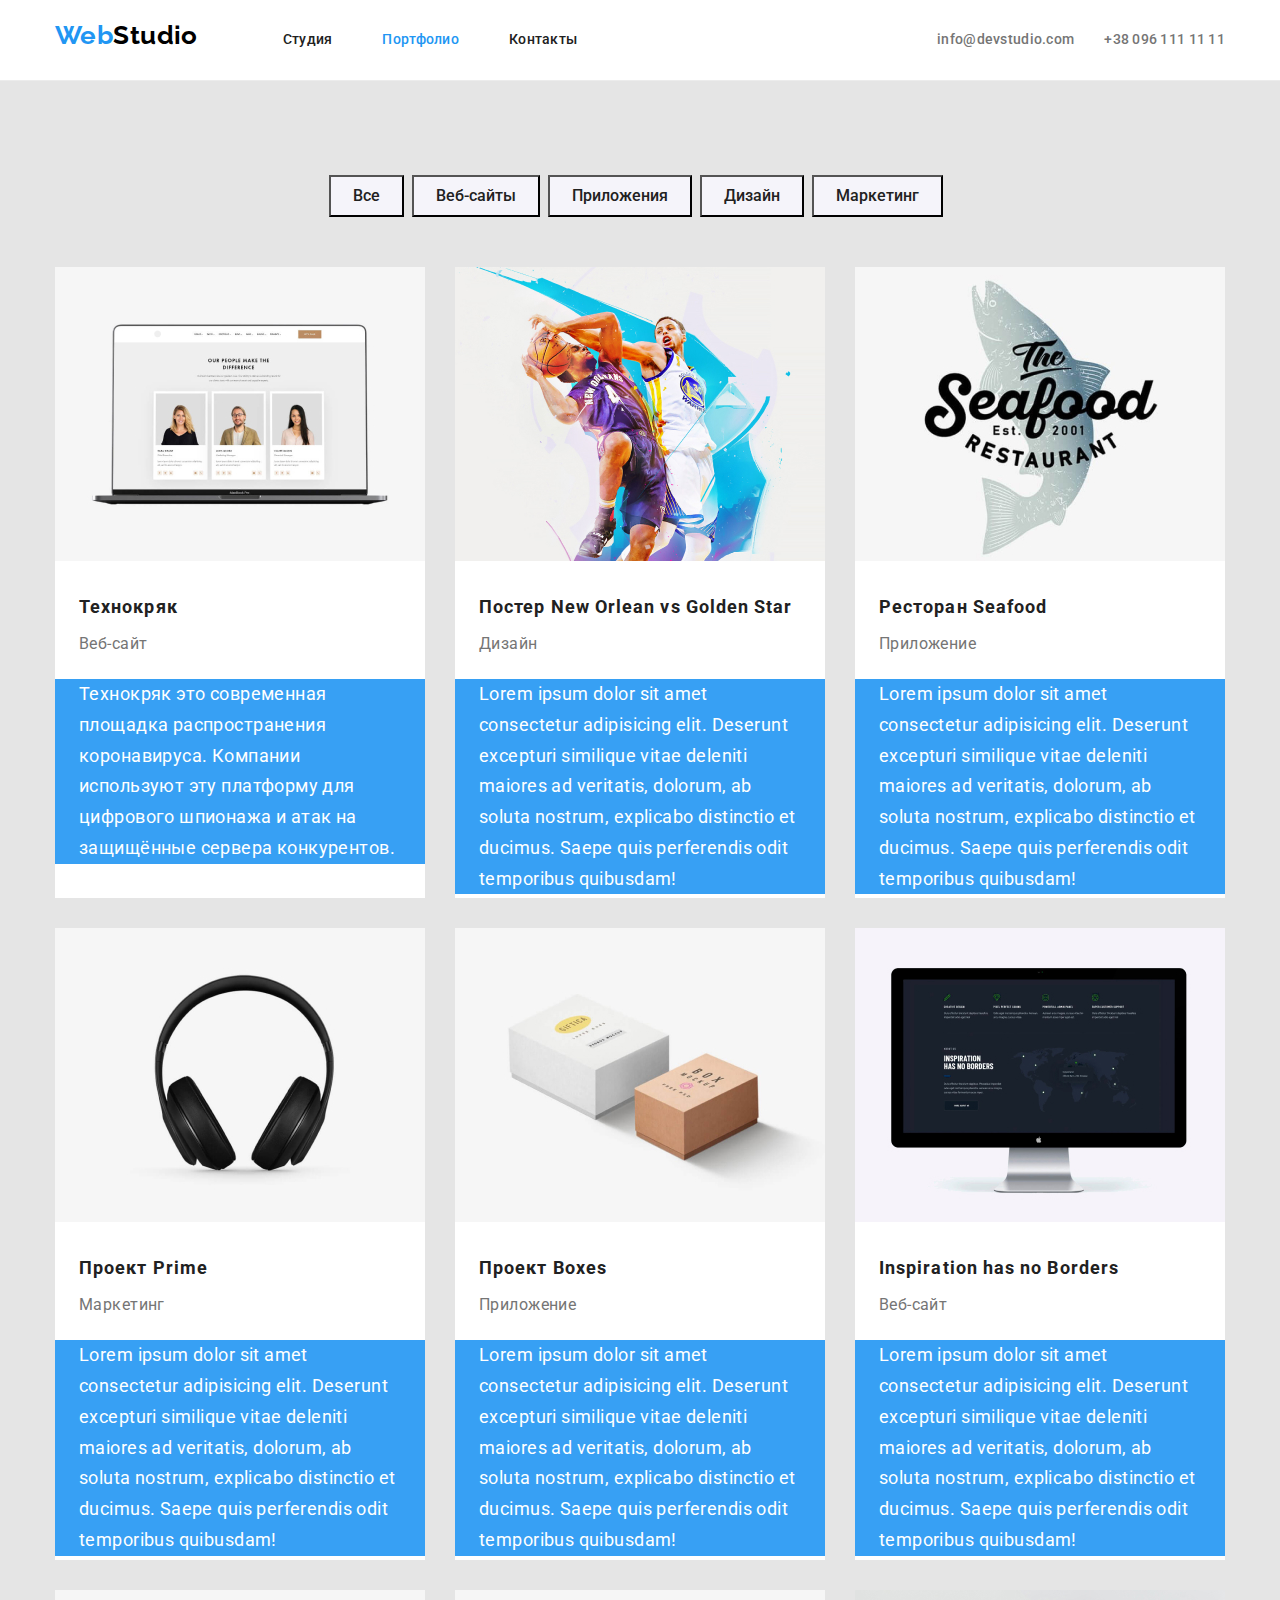
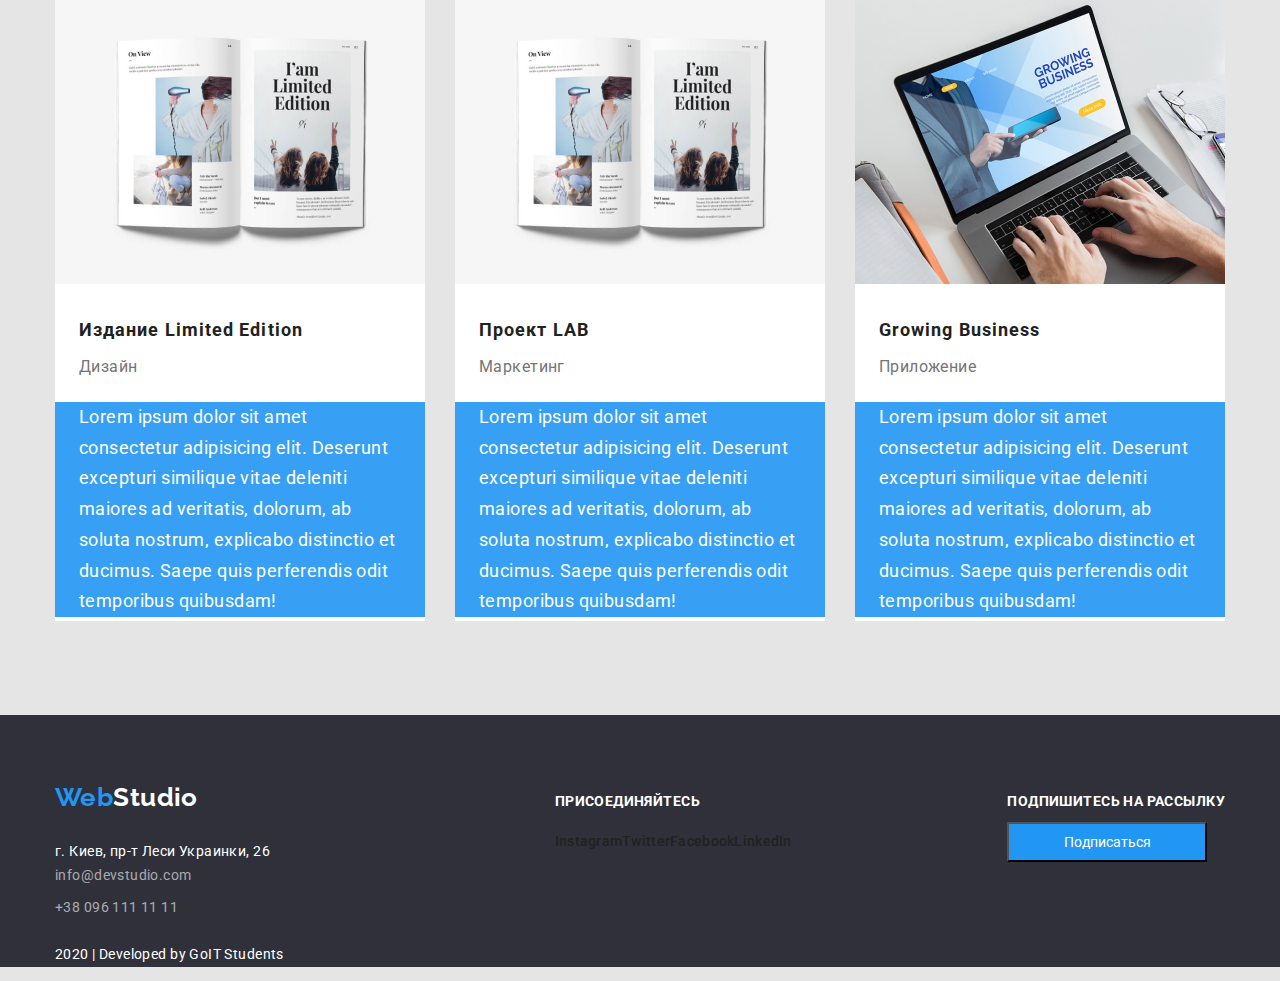
==== commit 14c37df9: "ссылка портфолио" ====
--- a/portfolio.html
+++ b/portfolio.html
@@ -53,23 +53,20 @@
         <div class="container">
           <ul class="list card">
             <li class="card-item">
-              <div>
-                <a href="#"
-                  ><img src="./images/tehnokryak.jpg" alt="Программа" />
-                  <h2 class="title">Технокряк</h2>
-
-                  <p class="category">Веб-сайт</p>
-                  <p class="description">
-                    Технокряк это современная площадка распространения
-                    коронавируса. Компании используют эту платформу для
-                    цифрового шпионажа и атак на защищённые сервера конкурентов.
-                  </p>
-                </a>
-              </div>
-            </li>
-
-            <li class="card-item">
-              <a href="#"
+              <a href="#" c
+                ><img src="./images/tehnokryak.jpg" alt="Программа" />
+                <h2 class="title">Технокряк</h2>
+                <p class="category">Веб-сайт</p>
+                <p class="description">
+                  Технокряк это современная площадка распространения
+                  коронавируса. Компании используют эту платформу для цифрового
+                  шпионажа и атак на защищённые сервера конкурентов.
+                </p>
+              </a>
+            </li>
+
+            <li class="card-item">
+              <a href="#" class="main-card"
                 ><img src="./images/new-orlean.jpg" alt="баскедбол" />
                 <h2 class="title">Постер New Orlean vs Golden Star</h2>
                 <p class="category">Дизайн</p>
@@ -83,7 +80,7 @@
             </li>
 
             <li class="card-item">
-              <a href="#"
+              <a href="#" class="main-card"
                 ><img src="./images/seafood.jpg" alt="Логотип ресторана" />
                 <h2 class="title">Ресторан Seafood</h2>
                 <p class="category">Приложение</p>
@@ -97,7 +94,7 @@
             </li>
 
             <li class="card-item">
-              <a href="#"
+              <a href="#" class="main-card"
                 ><img src="./images/prime.jpg" alt="Наушники" />
                 <h2 class="title">Проект Prime</h2>
                 <p class="category">Маркетинг</p>
@@ -111,7 +108,7 @@
             </li>
 
             <li class="card-item">
-              <a href="#"
+              <a href="#" class="main-card"
                 ><img src="./images/boxes.jpg" alt="Коробки" />
                 <h2 class="title">Проект Boxes</h2>
                 <p class="category">Приложение</p>
@@ -125,7 +122,7 @@
             </li>
 
             <li class="card-item">
-              <a href="#"
+              <a href="#" class="main-card"
                 ><img src="./images/inspiration.jpg" alt="Монитор" />
                 <h2 class="title">Inspiration has no Borders</h2>
                 <p class="category">Веб-сайт</p>
@@ -139,7 +136,7 @@
             </li>
 
             <li class="card-item">
-              <a href="#"
+              <a href="#" class="main-card"
                 ><img src="./images/edition.jpg" alt="Журнал" />
                 <h2 class="title">Издание Limited Edition</h2>
                 <p class="category">Дизайн</p>
@@ -153,7 +150,7 @@
             </li>
 
             <li class="card-item">
-              <a href="#"
+              <a href="#" class="main-card"
                 ><img src="./images/edition.jpg" alt="Брелок" />
                 <h2 class="title">Проект LAB</h2>
                 <p class="category">Маркетинг</p>
@@ -167,7 +164,7 @@
             </li>
 
             <li class="card-item">
-              <a href="#"
+              <a href="#" class="main-card"
                 ><img src="./images/growing.jpg" alt="Ноутбук" />
                 <h2 class="title">Growing Business</h2>
                 <p class="category">Приложение</p>
--- a/css/styles.css
+++ b/css/styles.css
@@ -426,8 +426,7 @@
 .button-container {
   display: flex;
   justify-content: center;
-  margin-top: 93px;
-  margin-bottom: 34px;
+  margin-bottom: 50px;
 }
 
 .button {
@@ -470,10 +469,13 @@
 .portfolio a {
   text-decoration: none;
 }
+.main-card {
+  display: block;
+}
 
 .portfolio .title {
   margin-top: 20px;
-  margin-bottom: 8px;
+  margin-bottom: 4px;
   padding-left: 24px;
   padding-right: 24px;
   font-weight: 700;
@@ -491,8 +493,8 @@
   font-size: 18px;
 }
 .category {
-  display: block;
-  margin-top: auto;
+  margin-top: 0px;
+  margin-bottom: 20px;
   padding-left: 24px;
   padding-right: 24px;
   color: var(--primary-text-color);
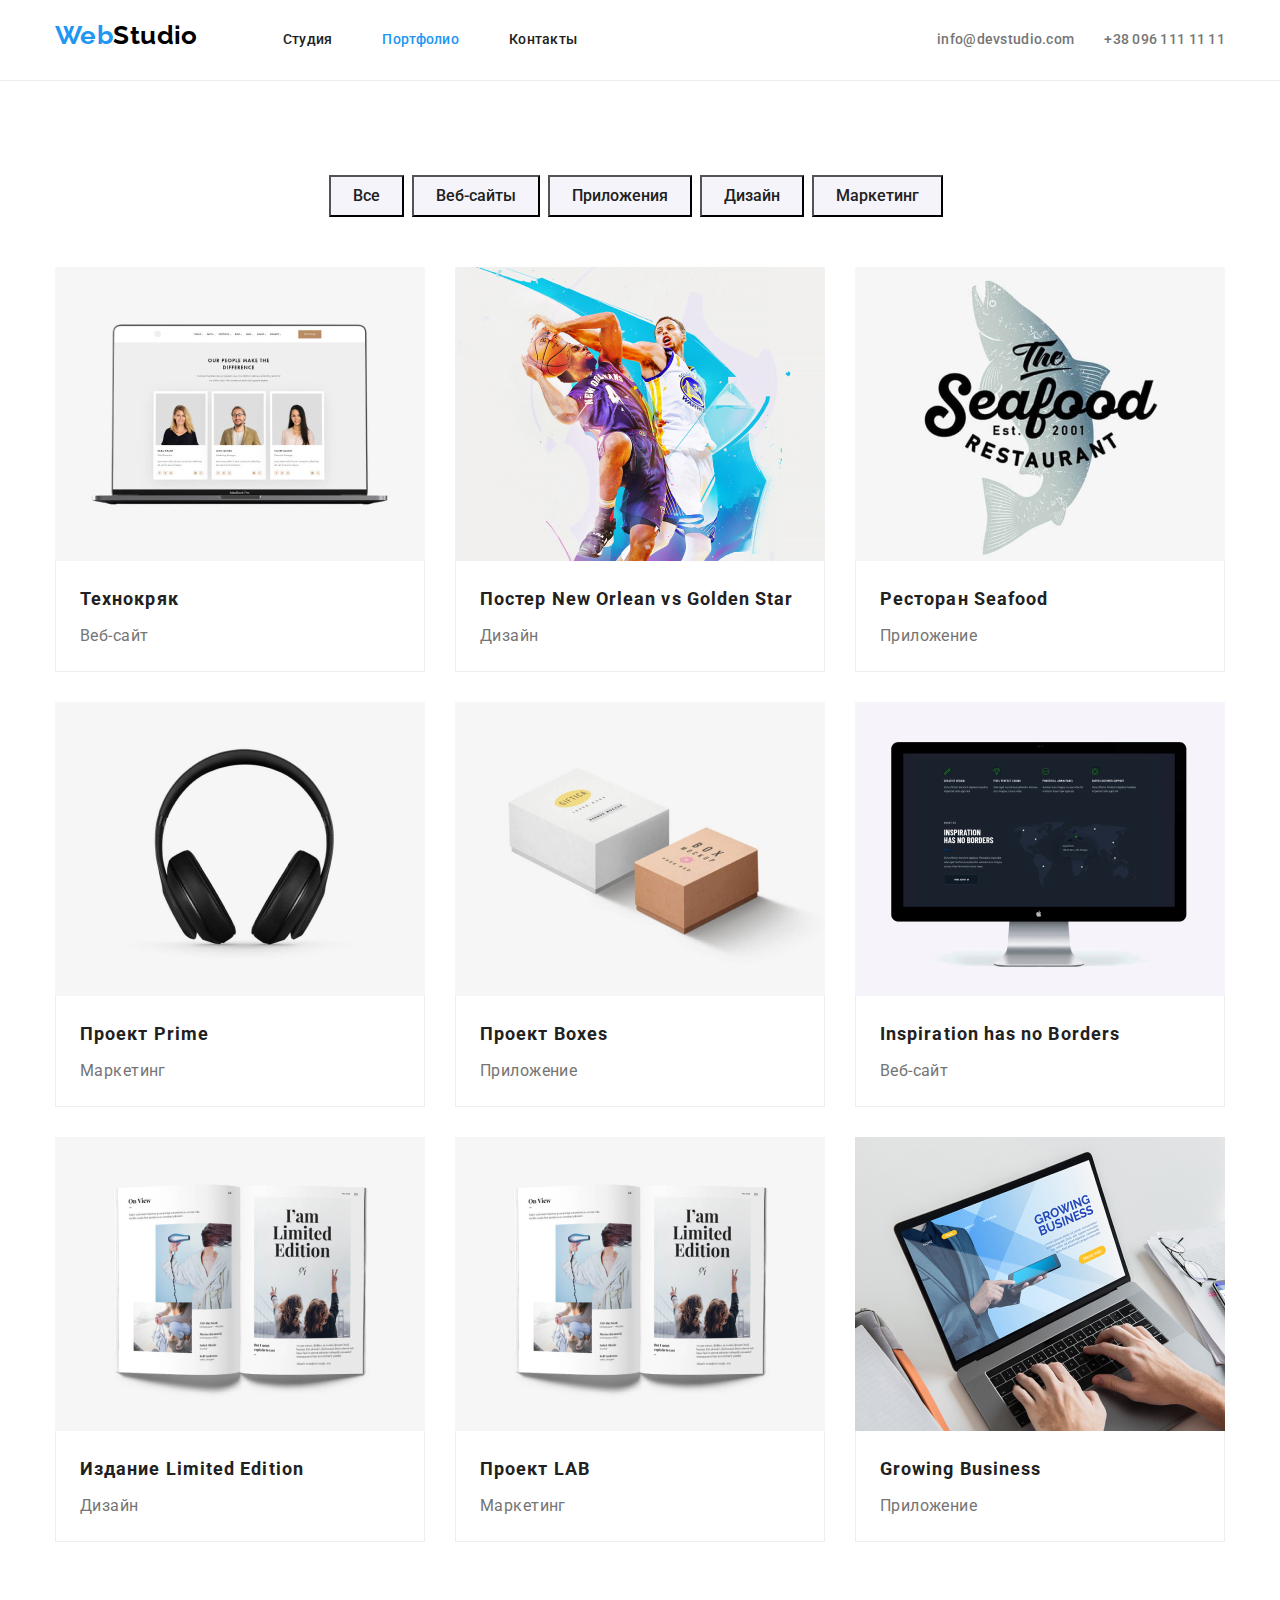
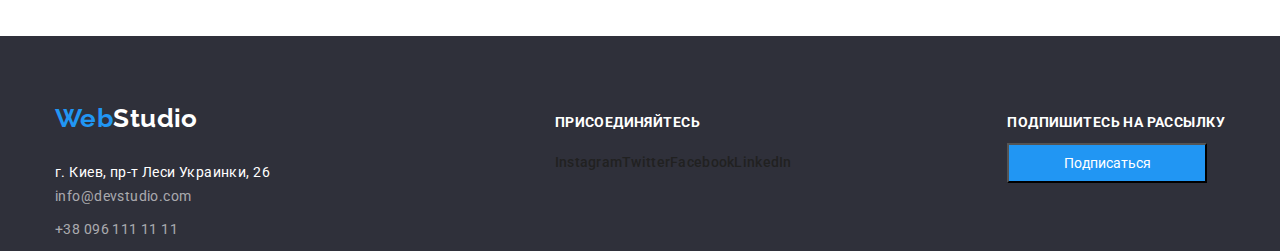
==== commit 6d8a5431: "добавляем рамки в портфолио" ====
--- a/portfolio.html
+++ b/portfolio.html
@@ -53,128 +53,146 @@
         <div class="container">
           <ul class="list card">
             <li class="card-item">
-              <a href="#" c
+              <a href="#" class="main-card"
                 ><img src="./images/tehnokryak.jpg" alt="Программа" />
-                <h2 class="title">Технокряк</h2>
-                <p class="category">Веб-сайт</p>
-                <p class="description">
+                <div class="card-container">
+                  <h2 class="title">Технокряк</h2>
+                  <p class="category">Веб-сайт</p>
+                </div>
+                <!-- <p class="description">
                   Технокряк это современная площадка распространения
                   коронавируса. Компании используют эту платформу для цифрового
                   шпионажа и атак на защищённые сервера конкурентов.
-                </p>
+                </p> -->
               </a>
             </li>
 
             <li class="card-item">
               <a href="#" class="main-card"
                 ><img src="./images/new-orlean.jpg" alt="баскедбол" />
-                <h2 class="title">Постер New Orlean vs Golden Star</h2>
-                <p class="category">Дизайн</p>
-                <p class="description">
-                  Lorem ipsum dolor sit amet consectetur adipisicing elit.
-                  Deserunt excepturi similique vitae deleniti maiores ad
-                  veritatis, dolorum, ab soluta nostrum, explicabo distinctio et
-                  ducimus. Saepe quis perferendis odit temporibus quibusdam!
-                </p>
+                <div class="card-container">
+                  <h2 class="title">Постер New Orlean vs Golden Star</h2>
+                  <p class="category">Дизайн</p>
+                </div>
+                <!-- <p class="description">
+                  Lorem ipsum dolor sit amet consectetur adipisicing elit.
+                  Deserunt excepturi similique vitae deleniti maiores ad
+                  veritatis, dolorum, ab soluta nostrum, explicabo distinctio et
+                  ducimus. Saepe quis perferendis odit temporibus quibusdam!
+                </p> -->
               </a>
             </li>
 
             <li class="card-item">
               <a href="#" class="main-card"
                 ><img src="./images/seafood.jpg" alt="Логотип ресторана" />
-                <h2 class="title">Ресторан Seafood</h2>
-                <p class="category">Приложение</p>
-                <p class="description">
-                  Lorem ipsum dolor sit amet consectetur adipisicing elit.
-                  Deserunt excepturi similique vitae deleniti maiores ad
-                  veritatis, dolorum, ab soluta nostrum, explicabo distinctio et
-                  ducimus. Saepe quis perferendis odit temporibus quibusdam!
-                </p>
+                <div class="card-container">
+                  <h2 class="title">Ресторан Seafood</h2>
+                  <p class="category">Приложение</p>
+                </div>
+                <!-- <p class="description">
+                  Lorem ipsum dolor sit amet consectetur adipisicing elit.
+                  Deserunt excepturi similique vitae deleniti maiores ad
+                  veritatis, dolorum, ab soluta nostrum, explicabo distinctio et
+                  ducimus. Saepe quis perferendis odit temporibus quibusdam!
+                </p> -->
               </a>
             </li>
 
             <li class="card-item">
               <a href="#" class="main-card"
                 ><img src="./images/prime.jpg" alt="Наушники" />
-                <h2 class="title">Проект Prime</h2>
-                <p class="category">Маркетинг</p>
-                <p class="description">
-                  Lorem ipsum dolor sit amet consectetur adipisicing elit.
-                  Deserunt excepturi similique vitae deleniti maiores ad
-                  veritatis, dolorum, ab soluta nostrum, explicabo distinctio et
-                  ducimus. Saepe quis perferendis odit temporibus quibusdam!
-                </p>
+                <div class="card-container">
+                  <h2 class="title">Проект Prime</h2>
+                  <p class="category">Маркетинг</p>
+                </div>
+                <!-- <p class="description">
+                  Lorem ipsum dolor sit amet consectetur adipisicing elit.
+                  Deserunt excepturi similique vitae deleniti maiores ad
+                  veritatis, dolorum, ab soluta nostrum, explicabo distinctio et
+                  ducimus. Saepe quis perferendis odit temporibus quibusdam!
+                </p> -->
               </a>
             </li>
 
             <li class="card-item">
               <a href="#" class="main-card"
                 ><img src="./images/boxes.jpg" alt="Коробки" />
-                <h2 class="title">Проект Boxes</h2>
-                <p class="category">Приложение</p>
-                <p class="description">
-                  Lorem ipsum dolor sit amet consectetur adipisicing elit.
-                  Deserunt excepturi similique vitae deleniti maiores ad
-                  veritatis, dolorum, ab soluta nostrum, explicabo distinctio et
-                  ducimus. Saepe quis perferendis odit temporibus quibusdam!
-                </p>
+                <div class="card-container">
+                  <h2 class="title">Проект Boxes</h2>
+                  <p class="category">Приложение</p>
+                </div>
+                <!-- <p class="description">
+                  Lorem ipsum dolor sit amet consectetur adipisicing elit.
+                  Deserunt excepturi similique vitae deleniti maiores ad
+                  veritatis, dolorum, ab soluta nostrum, explicabo distinctio et
+                  ducimus. Saepe quis perferendis odit temporibus quibusdam!
+                </p> -->
               </a>
             </li>
 
             <li class="card-item">
               <a href="#" class="main-card"
                 ><img src="./images/inspiration.jpg" alt="Монитор" />
-                <h2 class="title">Inspiration has no Borders</h2>
-                <p class="category">Веб-сайт</p>
-                <p class="description">
-                  Lorem ipsum dolor sit amet consectetur adipisicing elit.
-                  Deserunt excepturi similique vitae deleniti maiores ad
-                  veritatis, dolorum, ab soluta nostrum, explicabo distinctio et
-                  ducimus. Saepe quis perferendis odit temporibus quibusdam!
-                </p></a
-              >
+                <div class="card-container">
+                  <h2 class="title">Inspiration has no Borders</h2>
+                  <p class="category">Веб-сайт</p>
+                </div>
+                <!-- <p class="description">
+                  Lorem ipsum dolor sit amet consectetur adipisicing elit.
+                  Deserunt excepturi similique vitae deleniti maiores ad
+                  veritatis, dolorum, ab soluta nostrum, explicabo distinctio et
+                  ducimus. Saepe quis perferendis odit temporibus quibusdam!
+                </p> -->
+              </a>
             </li>
 
             <li class="card-item">
               <a href="#" class="main-card"
                 ><img src="./images/edition.jpg" alt="Журнал" />
-                <h2 class="title">Издание Limited Edition</h2>
-                <p class="category">Дизайн</p>
-                <p class="description">
-                  Lorem ipsum dolor sit amet consectetur adipisicing elit.
-                  Deserunt excepturi similique vitae deleniti maiores ad
-                  veritatis, dolorum, ab soluta nostrum, explicabo distinctio et
-                  ducimus. Saepe quis perferendis odit temporibus quibusdam!
-                </p>
+                <div class="card-container">
+                  <h2 class="title">Издание Limited Edition</h2>
+                  <p class="category">Дизайн</p>
+                </div>
+                <!-- <p class="description">
+                  Lorem ipsum dolor sit amet consectetur adipisicing elit.
+                  Deserunt excepturi similique vitae deleniti maiores ad
+                  veritatis, dolorum, ab soluta nostrum, explicabo distinctio et
+                  ducimus. Saepe quis perferendis odit temporibus quibusdam!
+                </p> -->
               </a>
             </li>
 
             <li class="card-item">
               <a href="#" class="main-card"
                 ><img src="./images/edition.jpg" alt="Брелок" />
-                <h2 class="title">Проект LAB</h2>
-                <p class="category">Маркетинг</p>
-                <p class="description">
-                  Lorem ipsum dolor sit amet consectetur adipisicing elit.
-                  Deserunt excepturi similique vitae deleniti maiores ad
-                  veritatis, dolorum, ab soluta nostrum, explicabo distinctio et
-                  ducimus. Saepe quis perferendis odit temporibus quibusdam!
-                </p>
+                <div class="card-container">
+                  <h2 class="title">Проект LAB</h2>
+                  <p class="category">Маркетинг</p>
+                </div>
+                <!-- <p class="description">
+                  Lorem ipsum dolor sit amet consectetur adipisicing elit.
+                  Deserunt excepturi similique vitae deleniti maiores ad
+                  veritatis, dolorum, ab soluta nostrum, explicabo distinctio et
+                  ducimus. Saepe quis perferendis odit temporibus quibusdam!
+                </p> -->
               </a>
             </li>
 
             <li class="card-item">
               <a href="#" class="main-card"
                 ><img src="./images/growing.jpg" alt="Ноутбук" />
-                <h2 class="title">Growing Business</h2>
-                <p class="category">Приложение</p>
-                <p class="description">
-                  Lorem ipsum dolor sit amet consectetur adipisicing elit.
-                  Deserunt excepturi similique vitae deleniti maiores ad
-                  veritatis, dolorum, ab soluta nostrum, explicabo distinctio et
-                  ducimus. Saepe quis perferendis odit temporibus quibusdam!
-                </p></a
-              >
+                <div class="card-container">
+                  <h2 class="title">Growing Business</h2>
+                  <p class="category">Приложение</p>
+                </div>
+                <!-- <p class="description">
+                  Lorem ipsum dolor sit amet consectetur adipisicing elit.
+                  Deserunt excepturi similique vitae deleniti maiores ad
+                  veritatis, dolorum, ab soluta nostrum, explicabo distinctio et
+                  ducimus. Saepe quis perferendis odit temporibus quibusdam!
+                </p> -->
+              </a>
             </li>
           </ul>
         </div>
@@ -229,9 +247,9 @@
           <button type="button" class="button-footer">Подписаться</button>
         </div>
       </div>
-      <div class="container">
+      <!-- <div class="container">
         <p class="developed">2020 | Developed by GoIT Students</p>
-      </div>
+      </div> -->
     </footer>
   </body>
 </html>
--- a/css/styles.css
+++ b/css/styles.css
@@ -25,12 +25,14 @@
   --card-bg-color: #ffffff;
 }
 body {
-  background-color: var(--primary-bg-color);
   color: var(--primary-text-color);
   font-family: Roboto, sans-serif;
   font-size: 14px;
   line-height: 1.71;
   letter-spacing: 0.03em;
+}
+img {
+  display: block;
 }
 
 .container {
@@ -144,6 +146,8 @@
 
 /* hero  */
 .hero {
+  background-color: var(--primary-bg-color);
+
   text-align: center;
   padding-top: 200px;
   padding-bottom: 94px;
@@ -185,6 +189,7 @@
 .task-section {
   padding-top: 94px;
   padding-bottom: 94px;
+  background-color: var(--primary-bg-color);
 }
 
 .task {
@@ -472,10 +477,16 @@
 .main-card {
   display: block;
 }
+.card-container {
+  border-bottom: 1px solid #eeeeee;
+  border-left: 1px solid #eeeeee;
+  border-right: 1px solid #eeeeee;
+}
 
 .portfolio .title {
-  margin-top: 20px;
+  margin-top: 0px;
   margin-bottom: 4px;
+  padding-top: 20px;
   padding-left: 24px;
   padding-right: 24px;
   font-weight: 700;
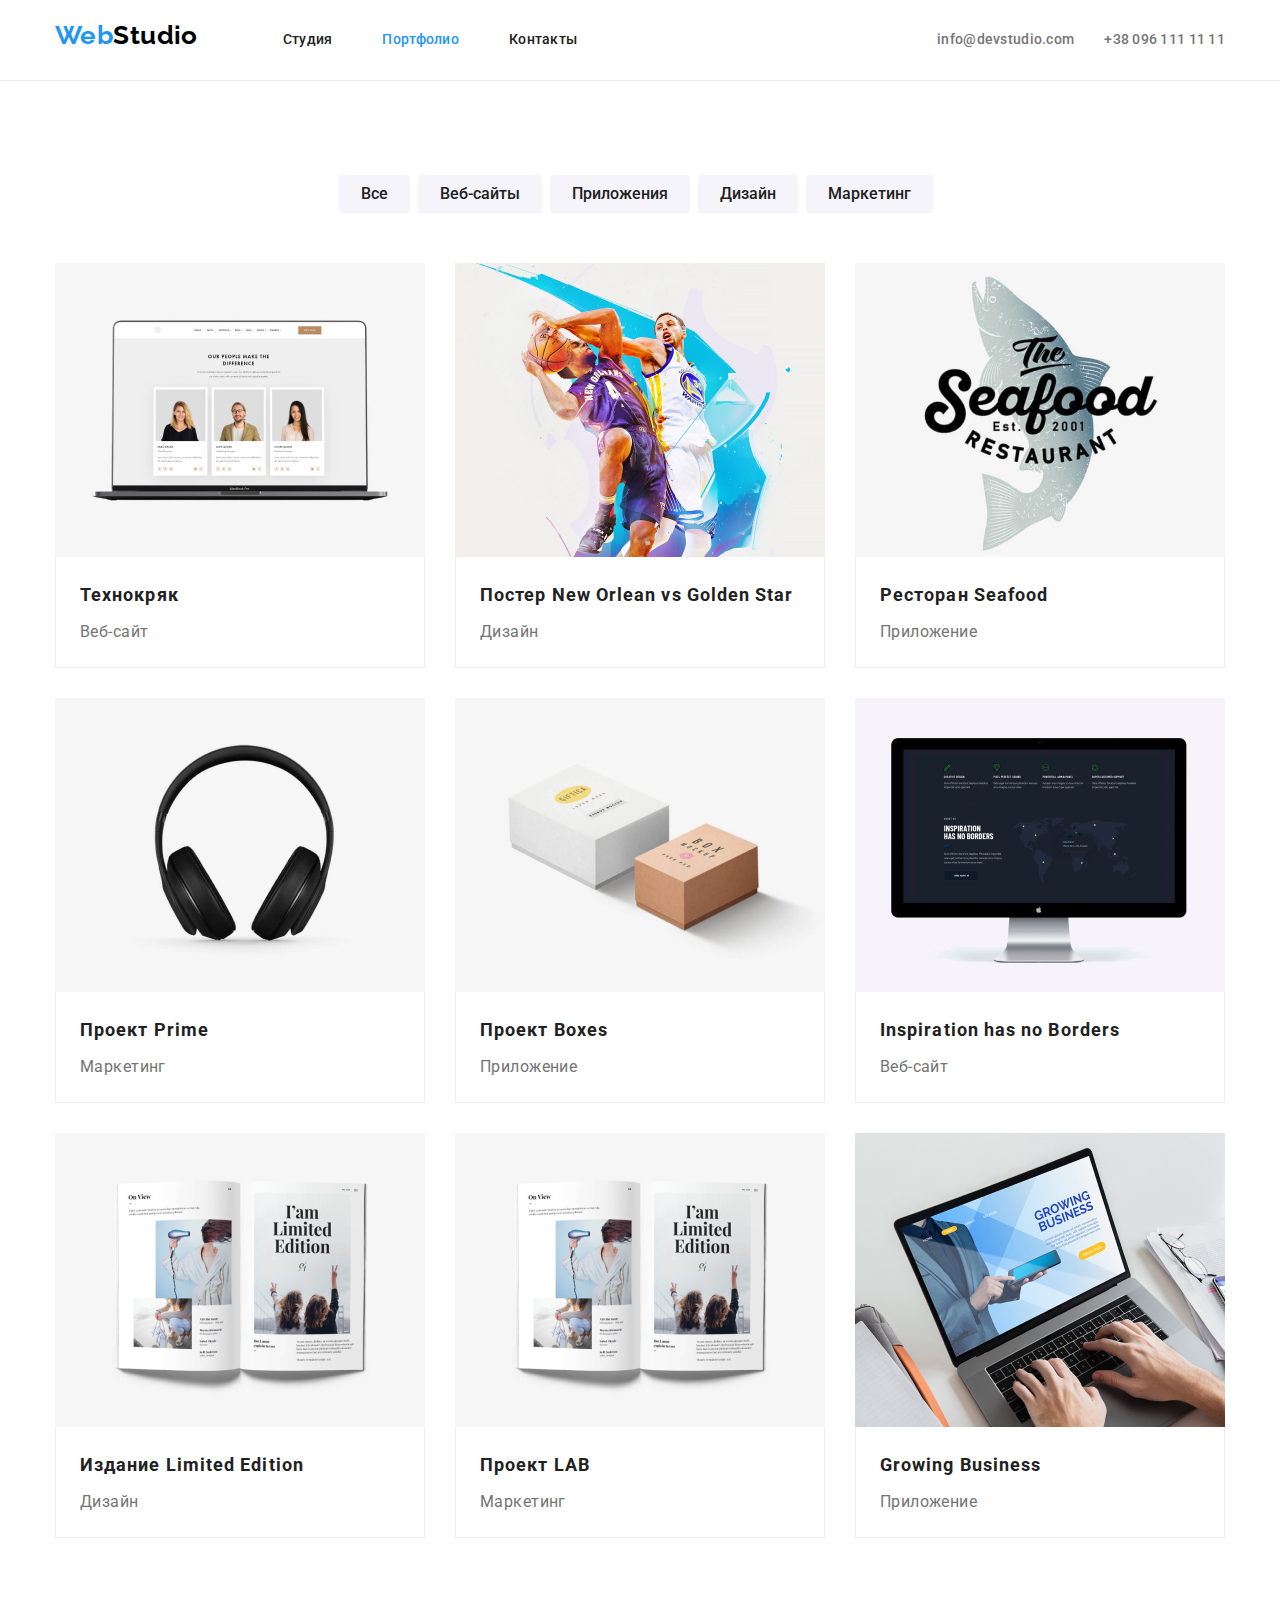
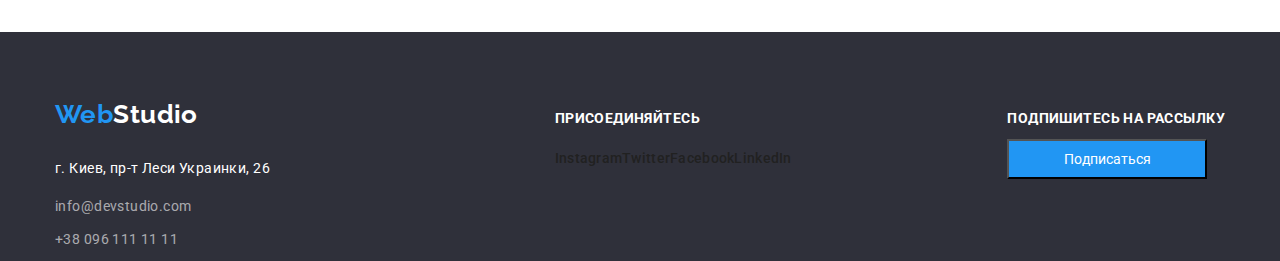
==== commit 541dd56d: "футер с индекс странице" ====
--- a/portfolio.html
+++ b/portfolio.html
@@ -201,12 +201,12 @@
 
     <footer class="footer">
       <div class="container container-footer">
-        <div class="item address-logo">
-          <a href="#" lang="en" class="logo"
+        <div class="address-logo">
+          <a href="./index.html" lang="en" class="logo"
             ><span>Web</span><span class="logo-footer">Studio</span></a
           >
           <address class="address-footer">
-            г. Киев, пр-т Леси Украинки, 26
+            <p>г. Киев, пр-т Леси Украинки, 26</p>
             <a href="mailto:info@devstudio.com" class="contact-footer"
               >info@devstudio.com</a
             >
@@ -216,7 +216,7 @@
           </address>
         </div>
 
-        <div class="item">
+        <div>
           <h2 class="text-style">присоединяйтесь</h2>
           <ul class="list icon-footer">
             <li>
@@ -241,15 +241,14 @@
             </li>
           </ul>
         </div>
-
-        <div class="item button-subs">
+        <div class="button-subs">
           <h2 class="text-style">Подпишитесь на рассылку</h2>
           <button type="button" class="button-footer">Подписаться</button>
         </div>
       </div>
       <!-- <div class="container">
-        <p class="developed">2020 | Developed by GoIT Students</p>
-      </div> -->
+            <p class="developed">2020 | Developed by GoIT Students</p>
+          </div> -->
     </footer>
   </body>
 </html>
--- a/css/styles.css
+++ b/css/styles.css
@@ -437,8 +437,12 @@
 .button {
   margin-right: 8px;
   padding: 6px 22px;
+
   color: var(--title-text-color);
   background-color: var(--different-bg-color);
+  border: none;
+  border-radius: 4px;
+
   font-family: inherit;
   font-style: normal;
   font-weight: 500;
@@ -495,14 +499,14 @@
   letter-spacing: 0.06em;
 }
 
-.description {
+/* .description {
   margin-bottom: 4px;
   padding-left: 24px;
   padding-right: 24px;
   color: var(--different-text-color);
   background-color: rgba(33, 150, 243, 0.9);
   font-size: 18px;
-}
+} */
 .category {
   margin-top: 0px;
   margin-bottom: 20px;
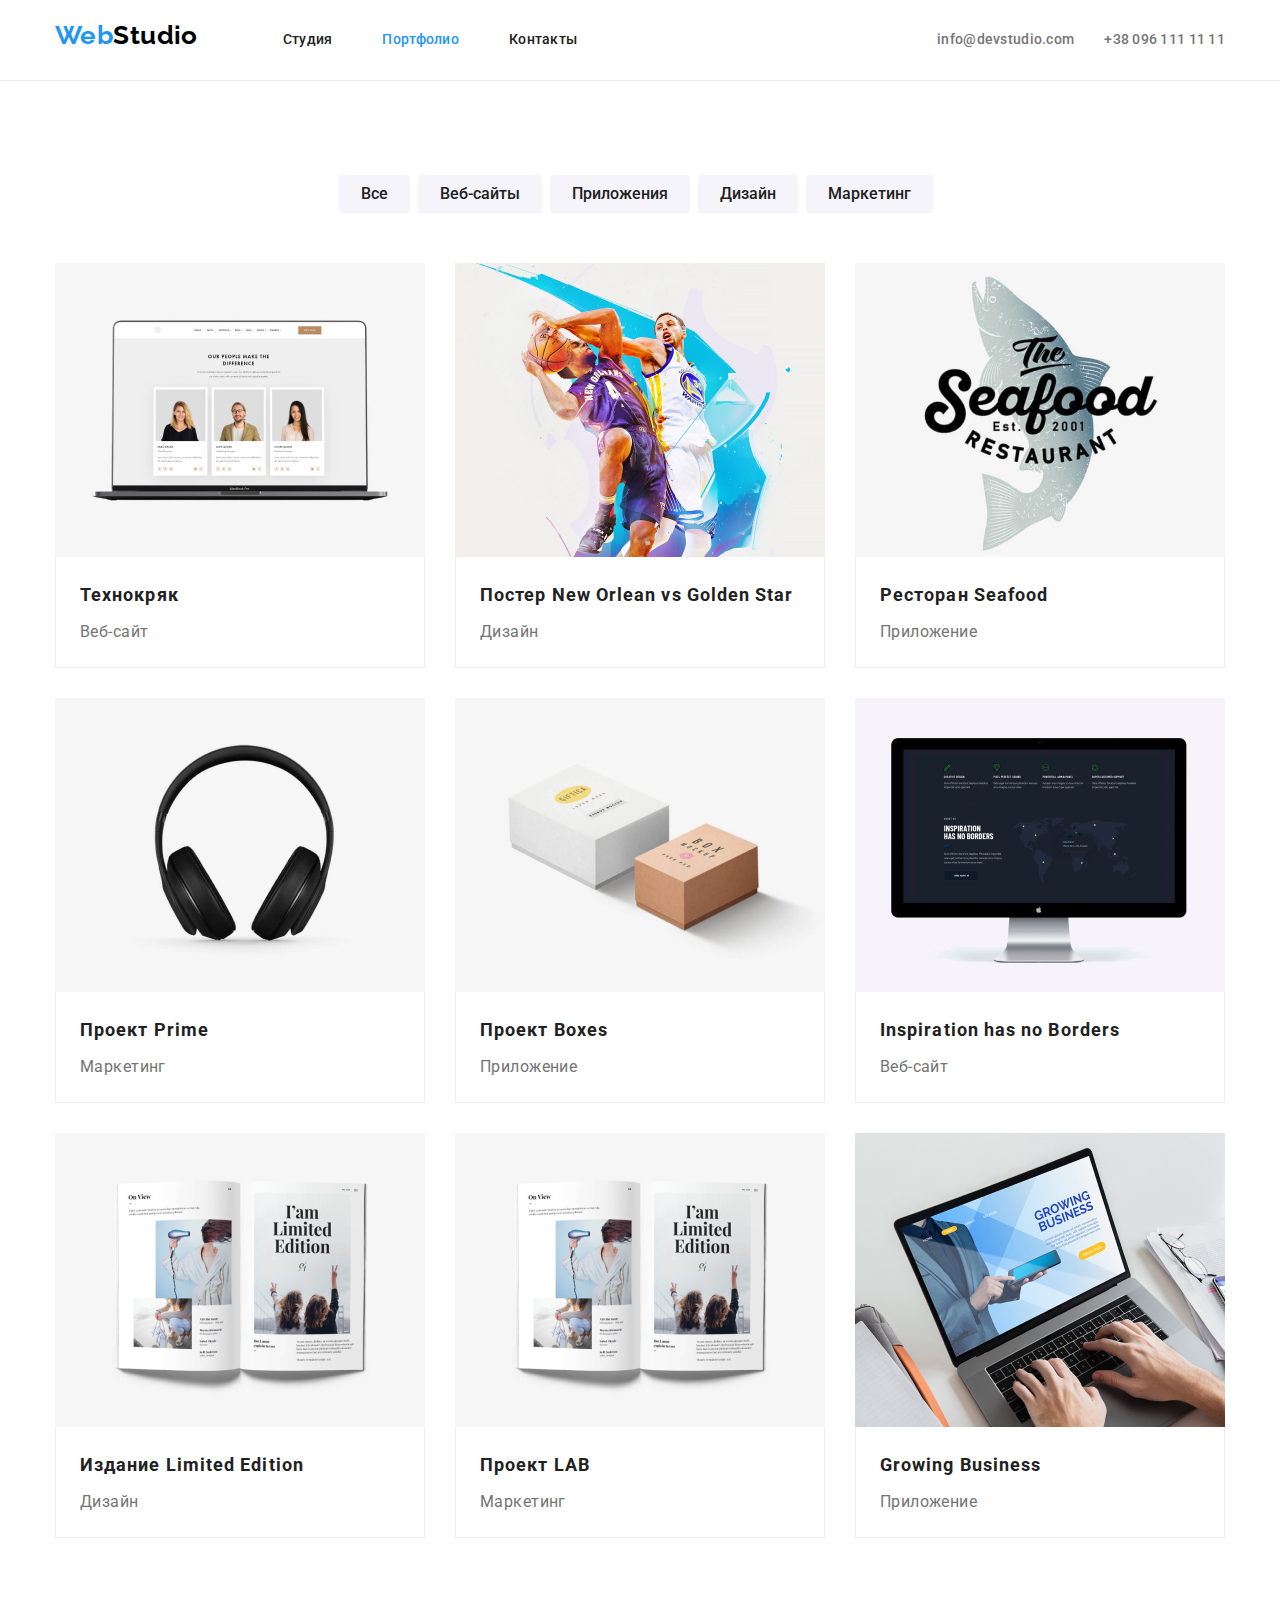
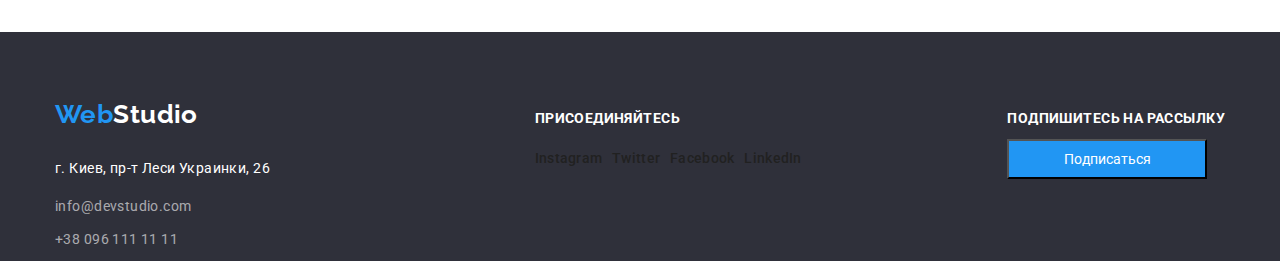
==== commit 413255fd: "отступ соцсетей." ====
--- a/portfolio.html
+++ b/portfolio.html
@@ -219,22 +219,22 @@
         <div>
           <h2 class="text-style">присоединяйтесь</h2>
           <ul class="list icon-footer">
-            <li>
+            <li class="social-network">
               <a href="#" aria-label="Ссылка на Instagram" class="link"
                 >Instagram</a
               >
             </li>
-            <li>
+            <li class="social-network">
               <a href="#" aria-label="Ссылка на Twitter" class="link"
                 >Twitter</a
               >
             </li>
-            <li>
+            <li class="social-network">
               <a href="#" aria-label="Ссылка на Facebook" class="link"
                 >Facebook</a
               >
             </li>
-            <li>
+            <li class="social-network">
               <a href="#" aria-label="Ссылка на LinkedIn" class="link"
                 >LinkedIn</a
               >
--- a/css/styles.css
+++ b/css/styles.css
@@ -306,7 +306,7 @@
 .team-icon {
   display: flex;
   flex-wrap: wrap;
-  margin-right: 10px;
+  justify-content: center;
 }
 
 .team-item {
@@ -397,7 +397,9 @@
   display: flex;
   margin-top: 20px;
 }
-
+.social-network {
+  margin-right: 10px;
+}
 .button-footer {
   display: inline-block;
   padding: 10px 29px;
